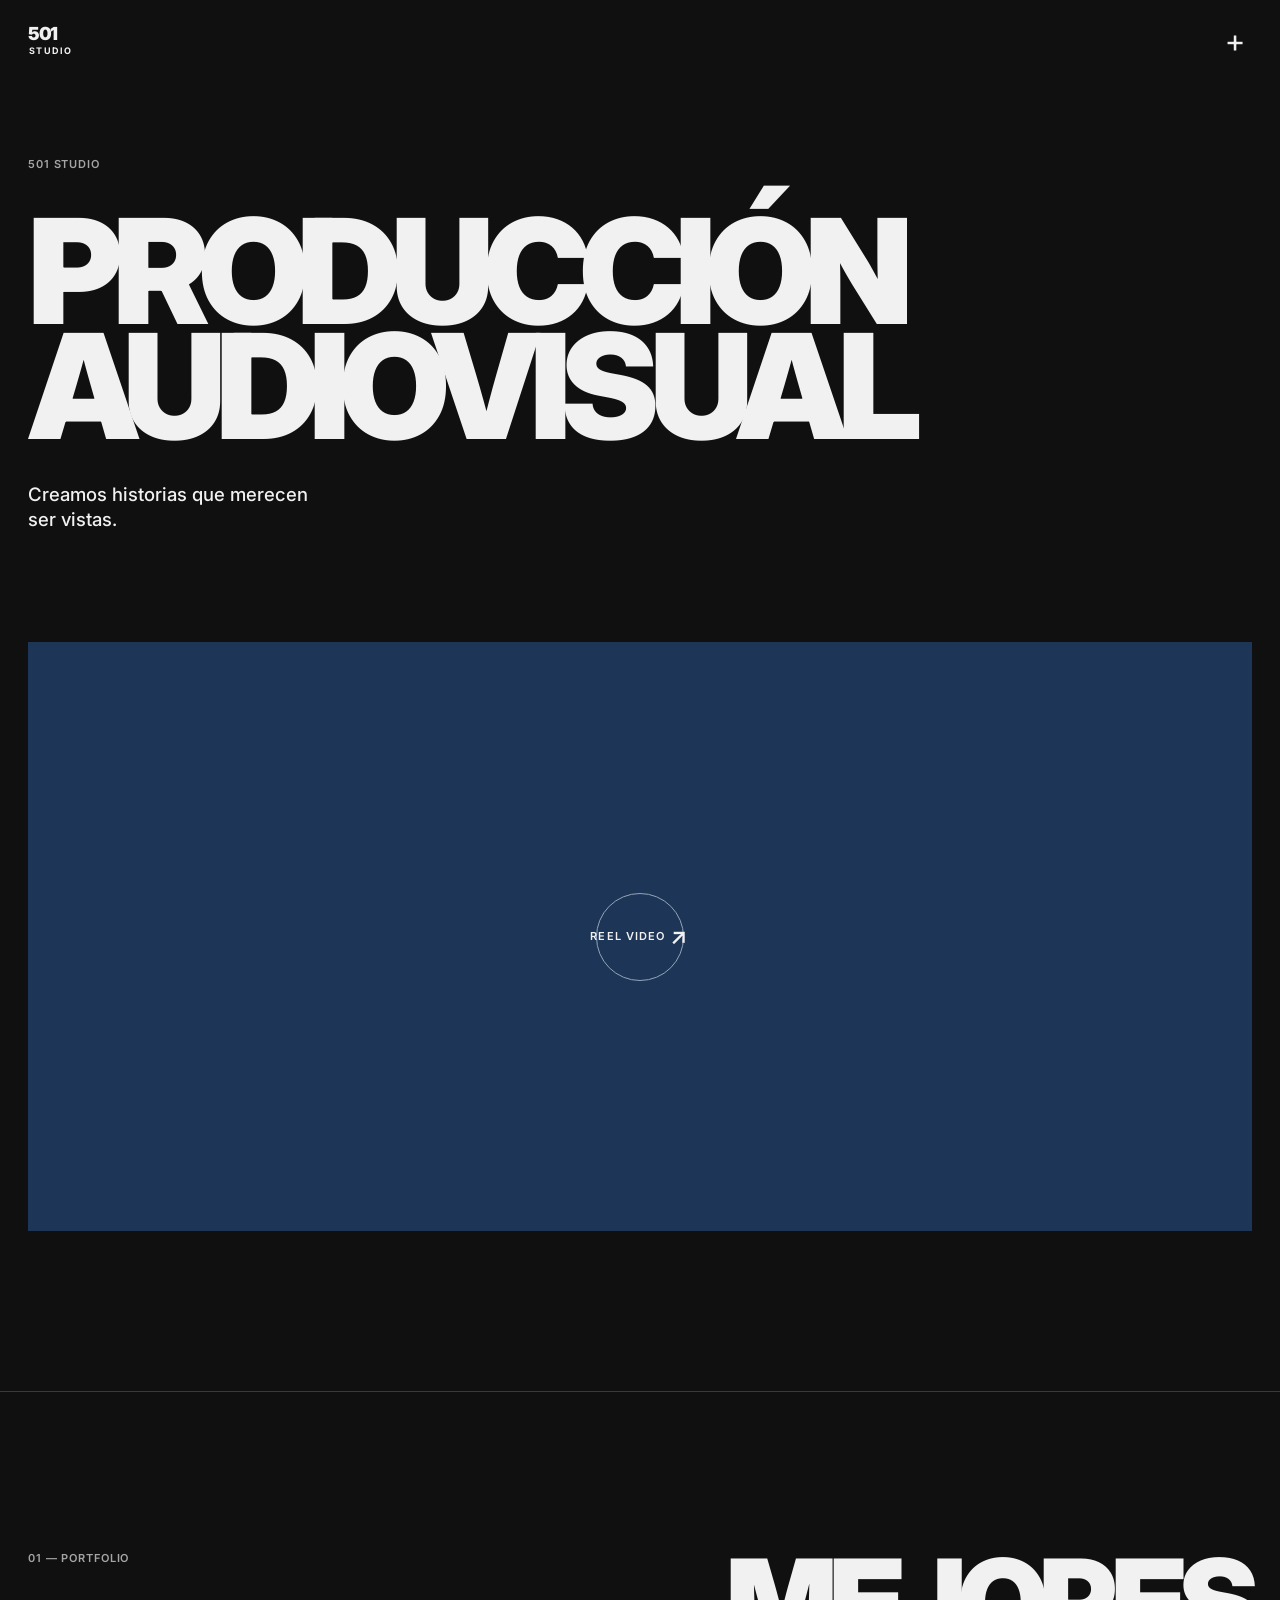
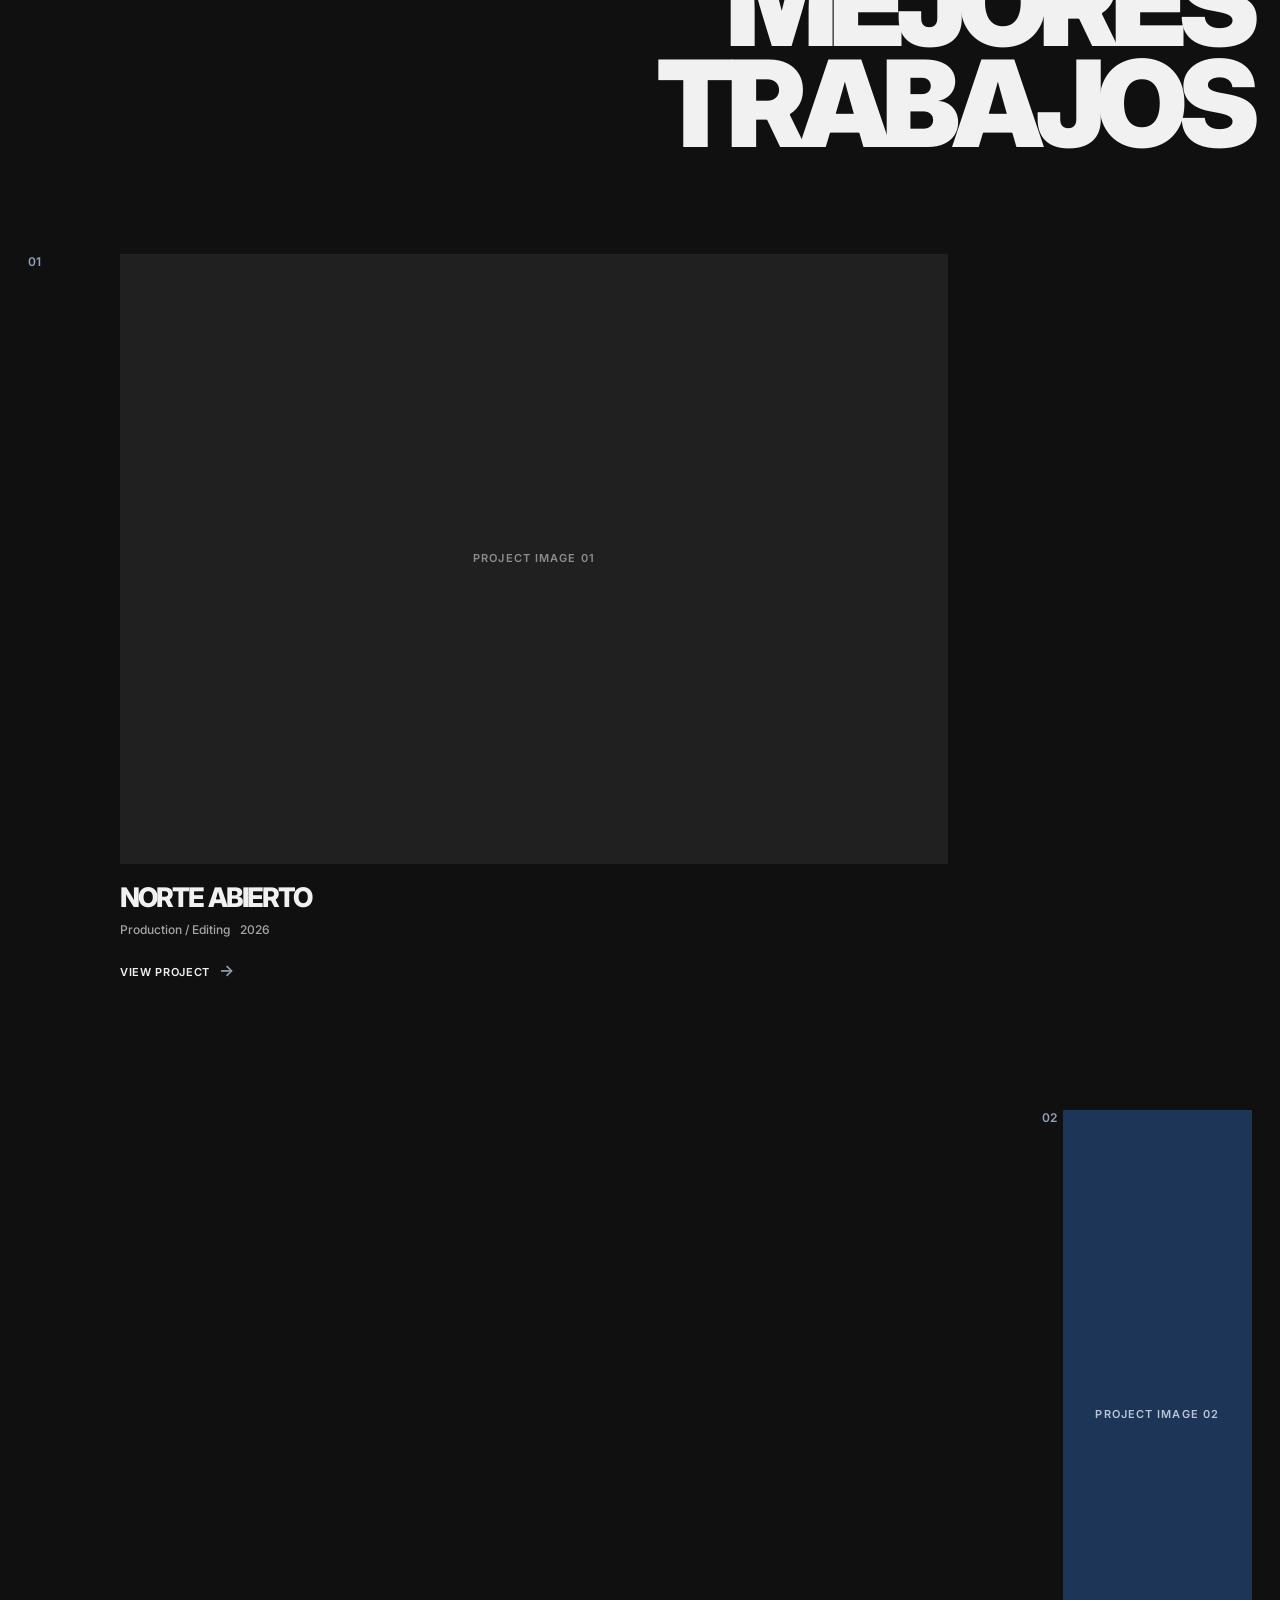
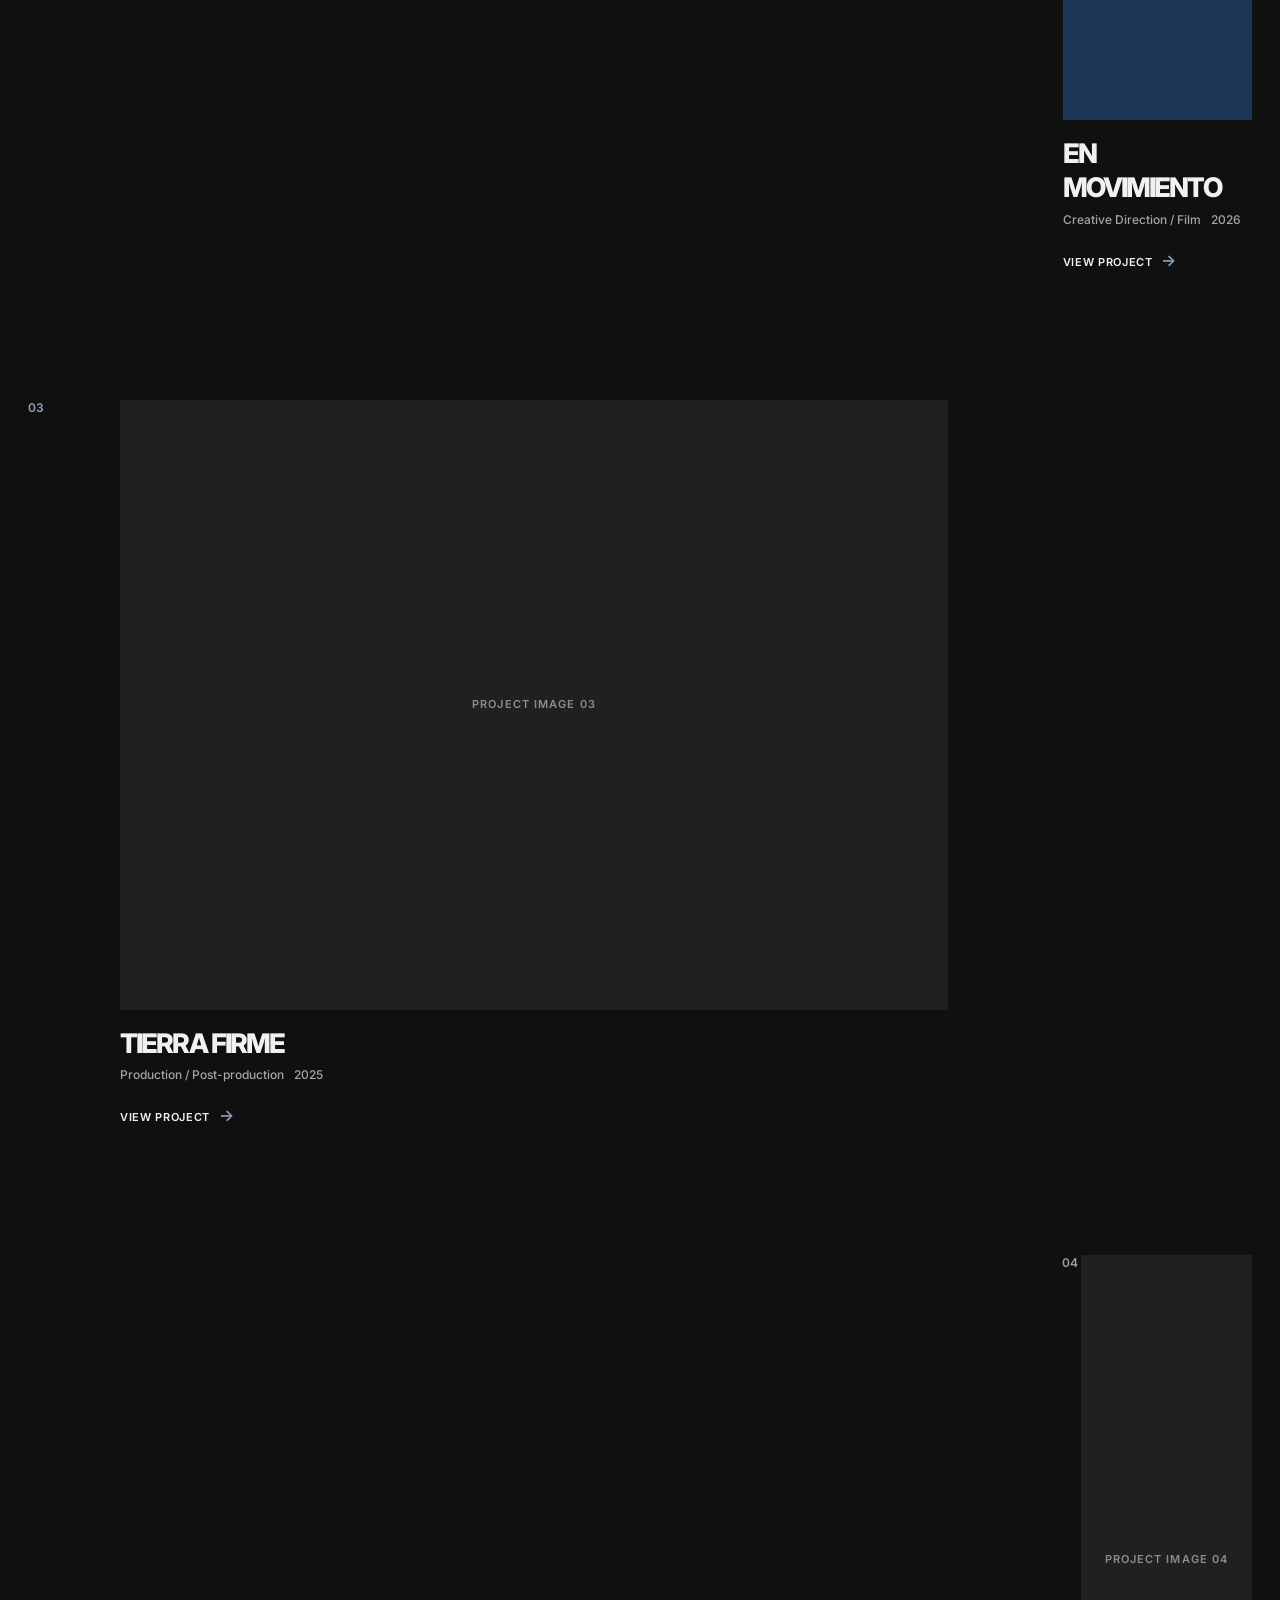
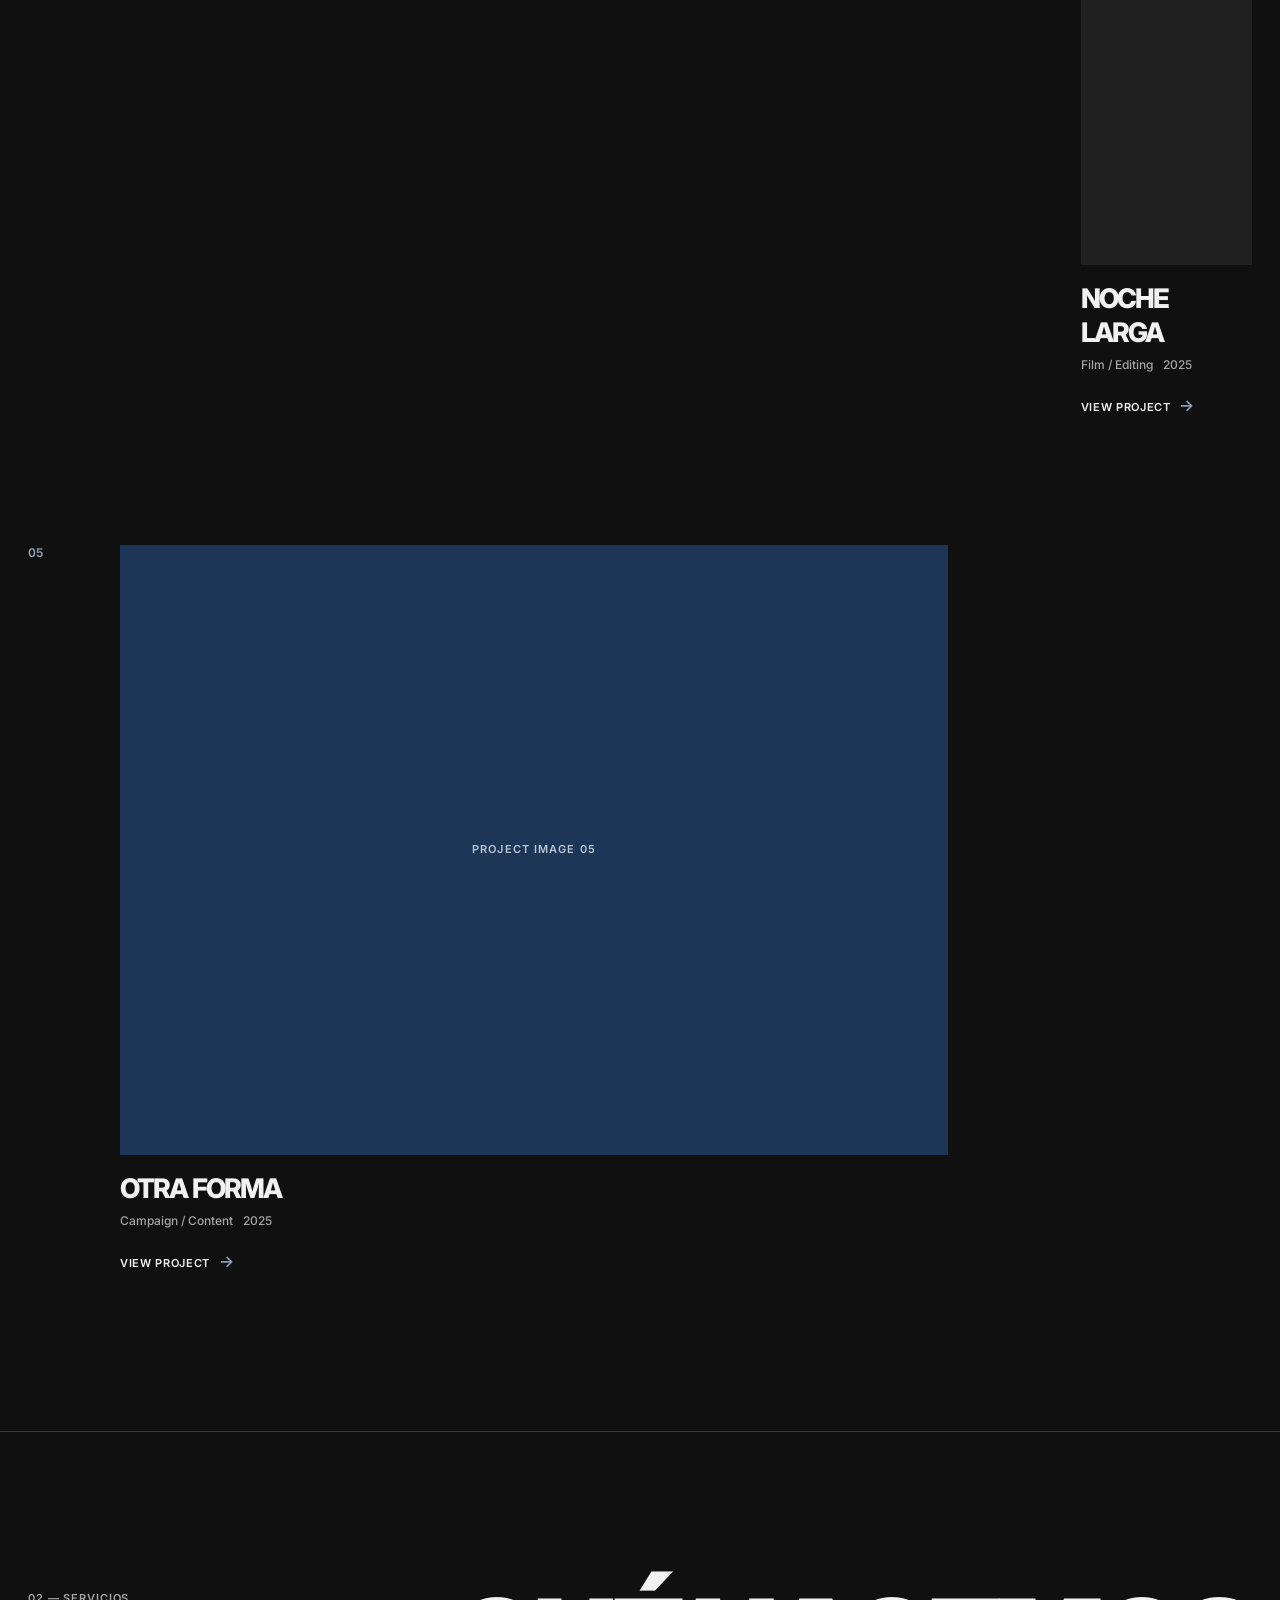
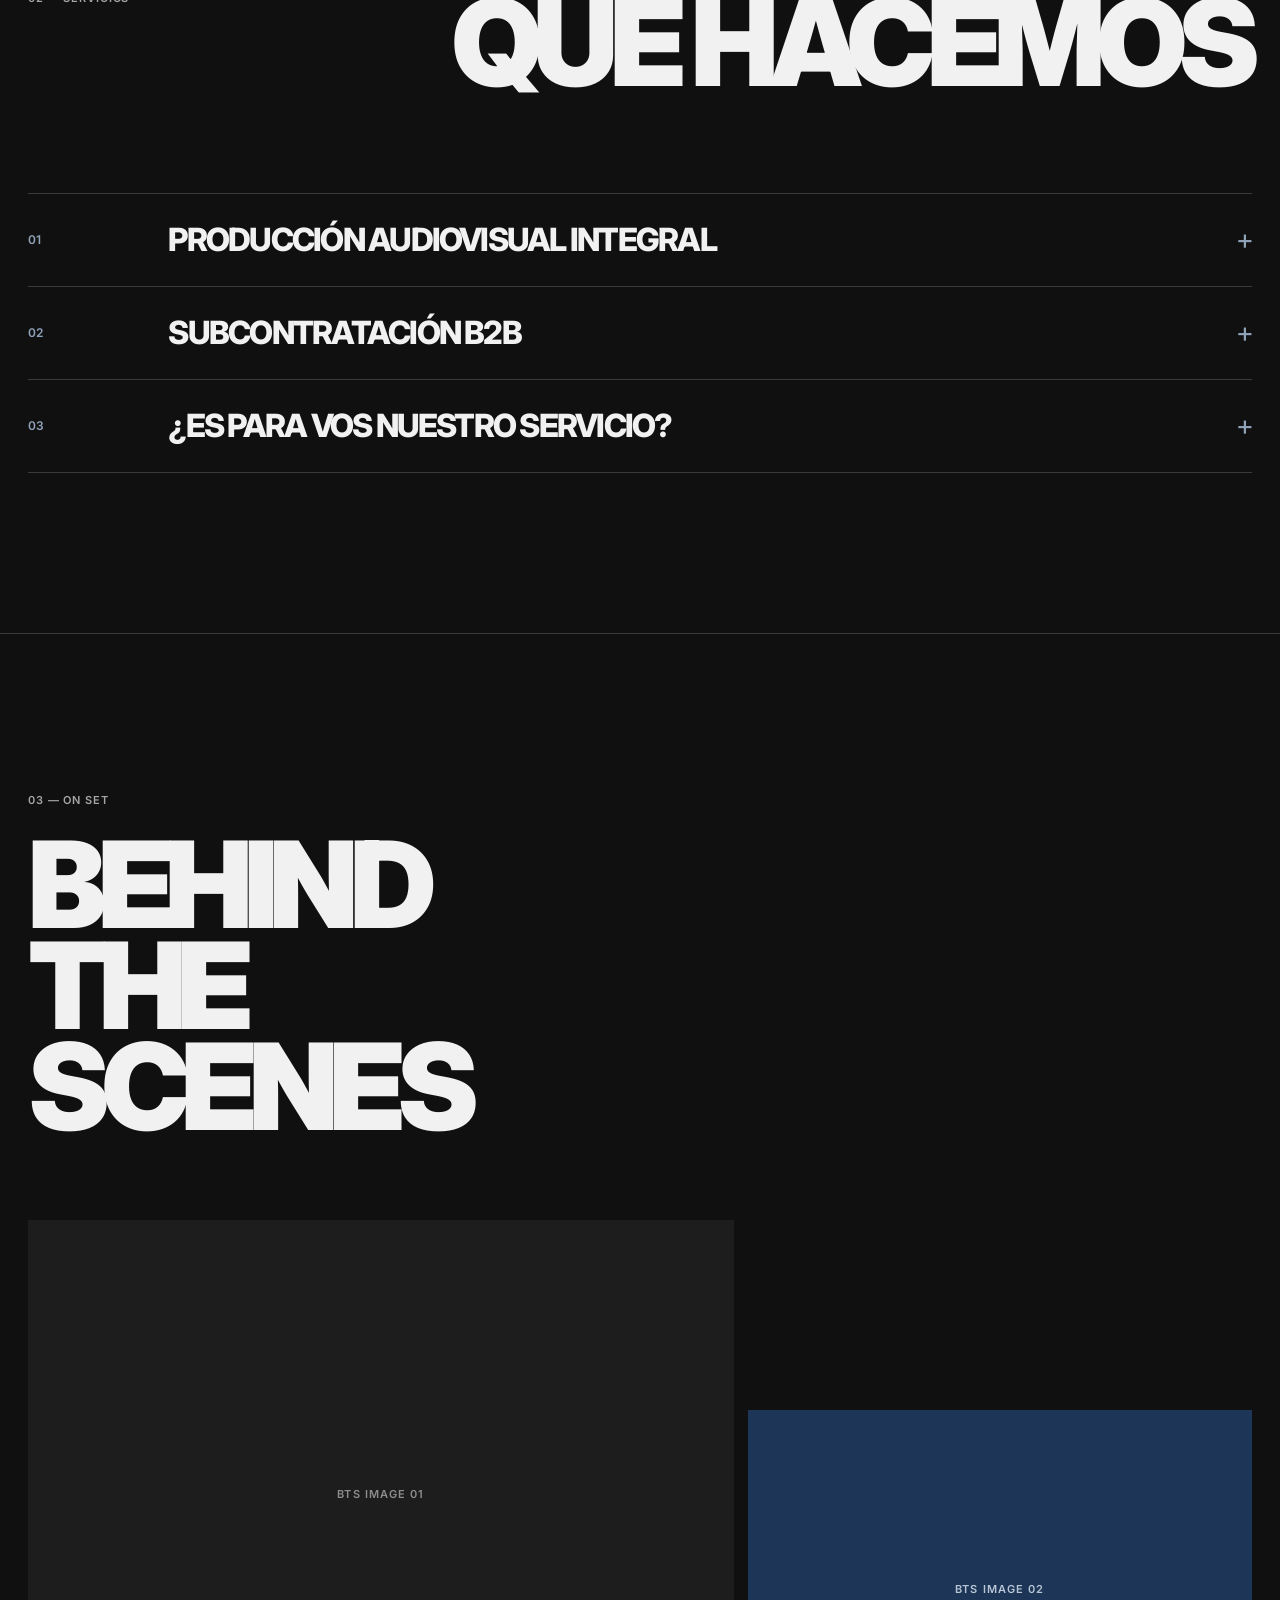
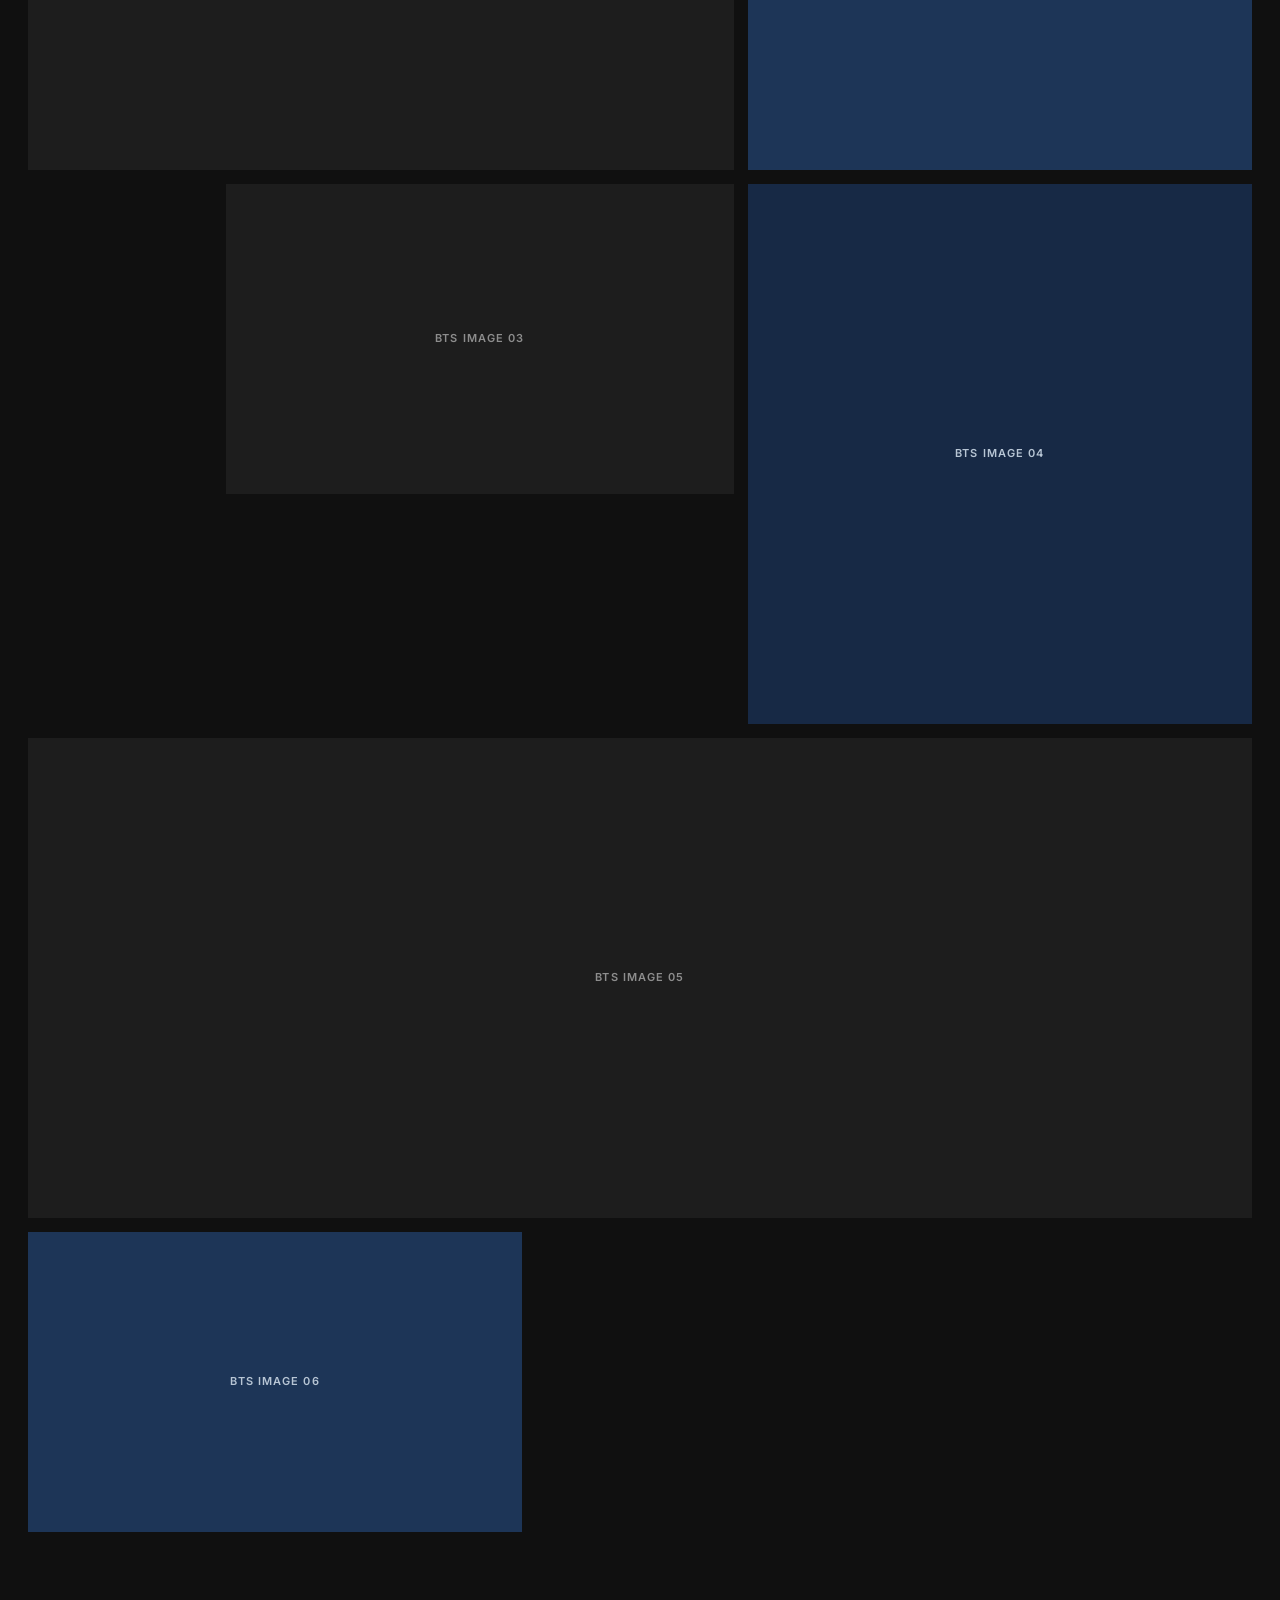
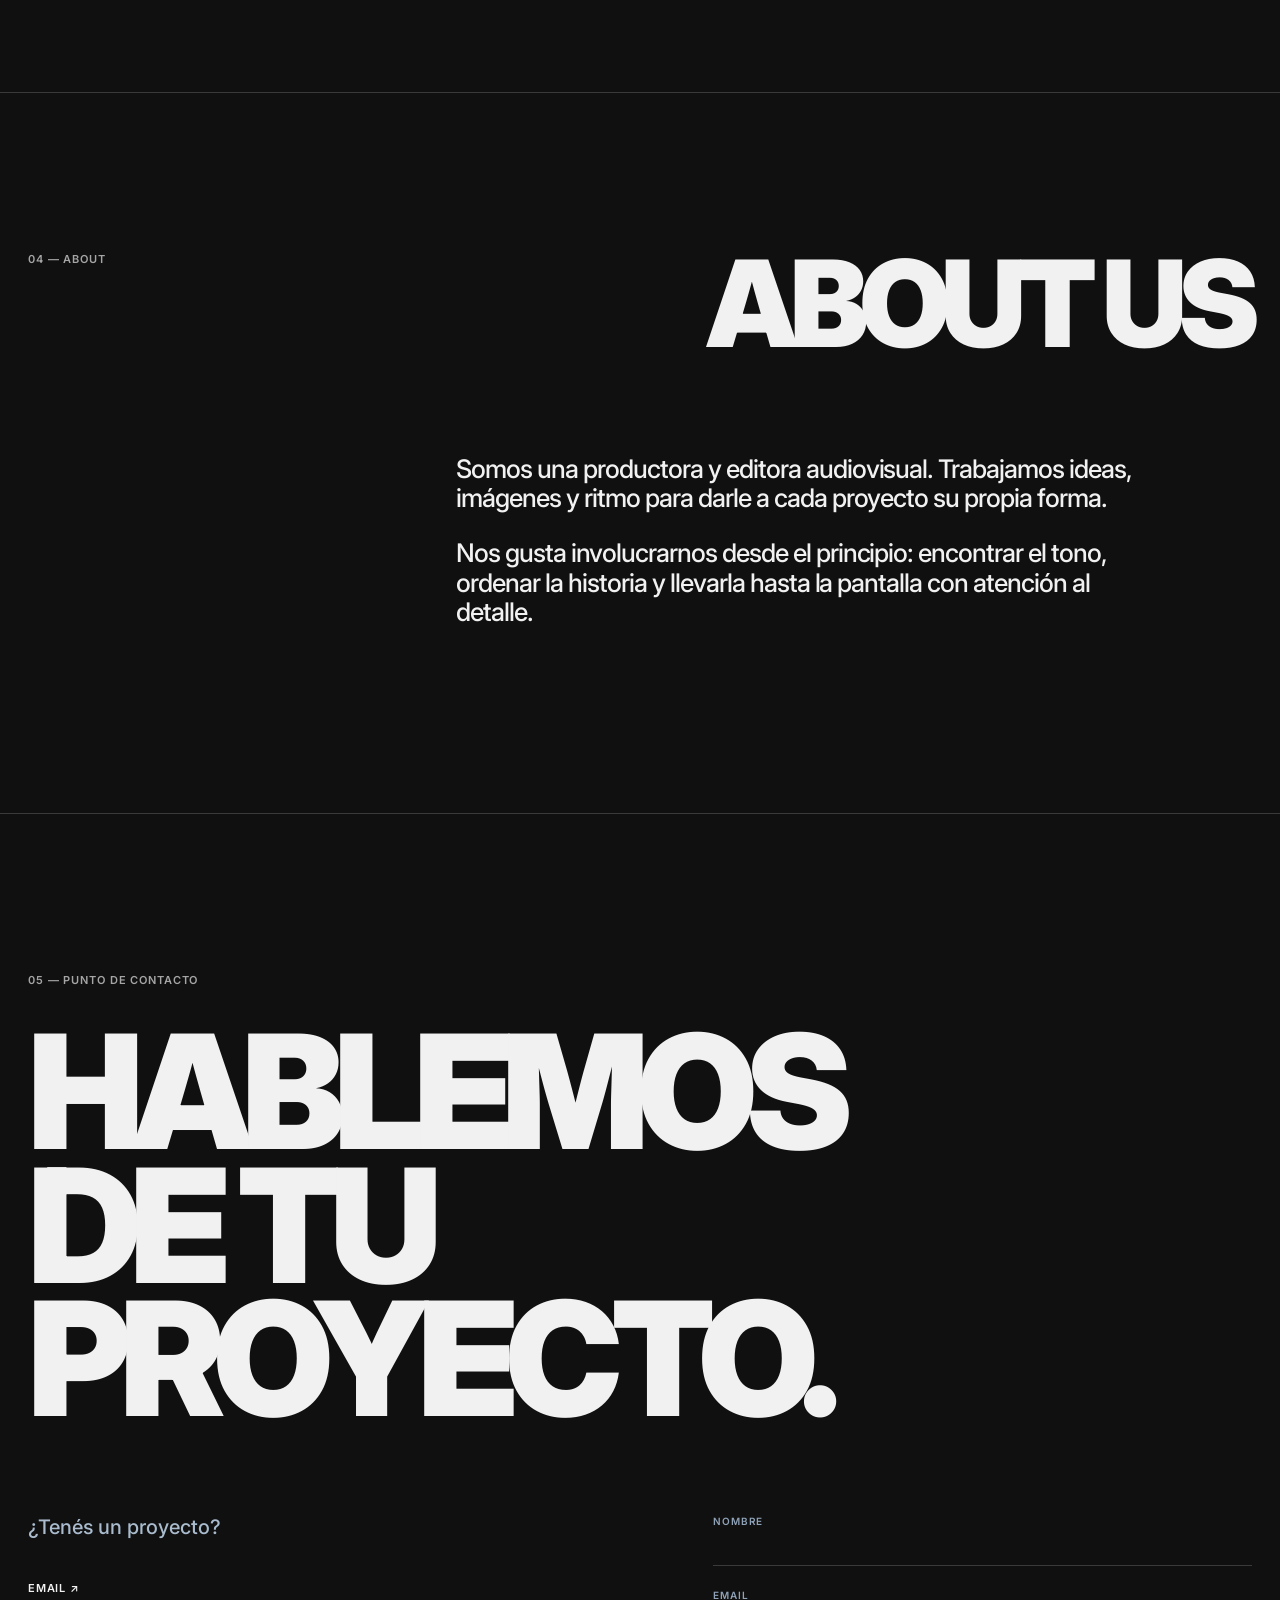
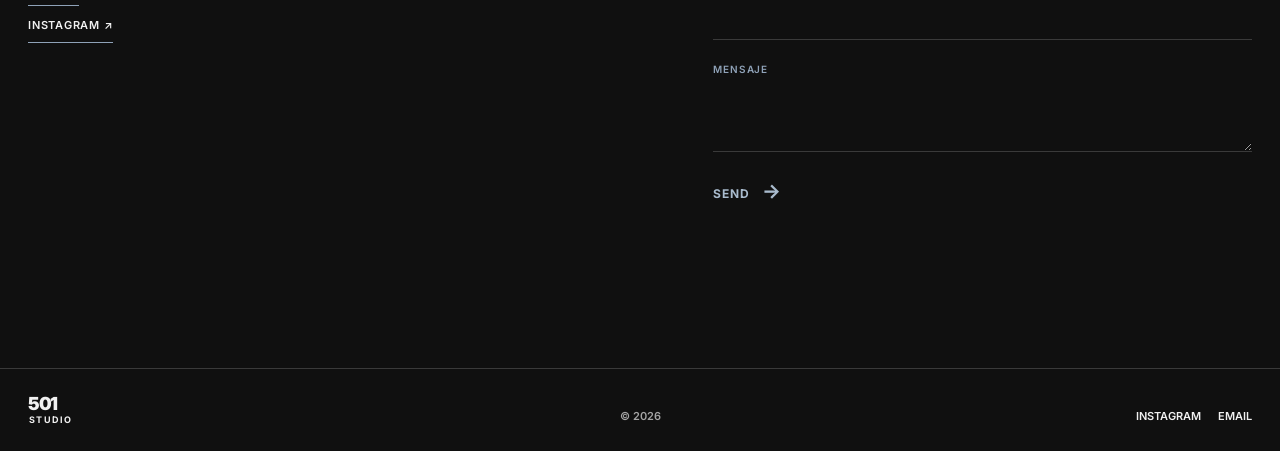
==== portfolio/index.html @ 150abdef "commit inicial" ====
<!doctype html>
<html lang="es">
<head>
  <meta charset="utf-8">
  <meta name="viewport" content="width=device-width, initial-scale=1">
  <meta name="description" content="Productora y editora audiovisual.">
  <title>501 Studio — Producción audiovisual</title>
  <link rel="preconnect" href="https://fonts.googleapis.com">
  <link rel="preconnect" href="https://fonts.gstatic.com" crossorigin>
  <link href="https://fonts.googleapis.com/css2?family=Inter:wght@400;500;600;700;800;900&display=swap" rel="stylesheet">
  <link rel="stylesheet" href="css/styles.css">
</head>
<body>
  <header class="site-header">
    <a class="logo" href="#top" aria-label="501 Studio, inicio">501<span>STUDIO</span></a>
    <button class="menu-toggle" aria-label="Abrir menú" aria-expanded="false" aria-controls="site-menu"><span>+</span></button>
  </header>

  <nav class="fullscreen-menu" id="site-menu" aria-label="Navegación principal" aria-hidden="true">
    <div class="menu-inner">
      <div class="menu-label">NAVEGACIÓN</div>
      <div class="menu-links">
        <a href="#work">PORTFOLIO</a><a href="#services">QUÉ HACEMOS</a><a href="#bts">BEHIND THE SCENES</a><a href="#about">ABOUT</a><a href="#contact">CONTACTO</a>
      </div>
      <div class="menu-social"><a href="#" target="_blank" rel="noreferrer">INSTAGRAM ↗</a><a href="mailto:hola@501studio.com">EMAIL ↗</a></div>
    </div>
  </nav>

  <main id="top">
    <section class="hero section-pad">
      <p class="eyebrow reveal">501 STUDIO</p>
      <h1 class="reveal">PRODUCCIÓN<br>AUDIOVISUAL</h1>
      <p class="hero-copy reveal">Creamos historias que merecen<br>ser vistas.</p>
      <!-- Reemplazar este bloque por un iframe de Vimeo o YouTube cuando esté disponible. -->
      <div class="reel-placeholder reveal" aria-label="Espacio reservado para reel de video"><span>REEL VIDEO</span><span class="play-mark">↗</span></div>
    </section>

    <section class="work section-pad" id="work">
      <div class="section-heading reveal"><p class="eyebrow">01 — PORTFOLIO</p><h2>MEJORES<br>TRABAJOS</h2></div>
      <!-- Mantener aquí los 4 o 5 mejores trabajos. Se editan en js/main.js. -->
      <div class="projects" id="projects"></div>
    </section>

    <section class="services section-pad" id="services">
      <div class="section-heading reveal"><p class="eyebrow">02 — SERVICIOS</p><h2>QUÉ HACEMOS</h2></div>
      <div class="accordion reveal">
        <article class="accordion-item"><button class="accordion-trigger" aria-expanded="false"><span class="service-number">01</span><span>PRODUCCIÓN AUDIOVISUAL INTEGRAL</span><b>+</b></button><div class="accordion-panel"><div><h3>PRODUCCIÓN AUDIOVISUAL INTEGRAL</h3><p>Desarrollo de texto.</p></div></div></article>
        <article class="accordion-item"><button class="accordion-trigger" aria-expanded="false"><span class="service-number">02</span><span>SUBCONTRATACIÓN B2B</span><b>+</b></button><div class="accordion-panel"><div><h3>SUBCONTRATACIÓN B2B</h3><p>Edición o producción para otras productoras.</p><p>Desarrollo de texto.</p></div></div></article>
        <article class="accordion-item"><button class="accordion-trigger" aria-expanded="false"><span class="service-number">03</span><span>¿ES PARA VOS NUESTRO SERVICIO?</span><b>+</b></button><div class="accordion-panel"><div><h3>¿ES PARA VOS NUESTRO SERVICIO?</h3><p>Desarrollo de texto.</p></div></div></article>
      </div>
    </section>

    <section class="bts section-pad" id="bts">
      <div class="bts-heading reveal"><p class="eyebrow">03 — ON SET</p><h2>BEHIND<br>THE<br>SCENES</h2></div>
      <!-- Sustituir los bloques por imágenes locales dentro de assets/images. -->
      <div class="bts-gallery reveal">
        <div class="bts-image bts-1">BTS IMAGE 01</div><div class="bts-image bts-2">BTS IMAGE 02</div><div class="bts-image bts-3">BTS IMAGE 03</div><div class="bts-image bts-4">BTS IMAGE 04</div><div class="bts-image bts-5">BTS IMAGE 05</div><div class="bts-image bts-6">BTS IMAGE 06</div>
      </div>
    </section>

    <section class="about section-pad" id="about">
      <div class="section-heading reveal"><p class="eyebrow">04 — ABOUT</p><h2>ABOUT US</h2></div>
      <div class="about-copy reveal"><p>Somos una productora y editora audiovisual. Trabajamos ideas, imágenes y ritmo para darle a cada proyecto su propia forma.</p><p>Nos gusta involucrarnos desde el principio: encontrar el tono, ordenar la historia y llevarla hasta la pantalla con atención al detalle.</p></div>
    </section>

    <section class="contact section-pad" id="contact">
      <p class="eyebrow reveal">05 — PUNTO DE CONTACTO</p><h2 class="reveal">HABLEMOS<br>DE TU<br>PROYECTO.</h2>
      <div class="contact-grid reveal"><div><p class="contact-intro">¿Tenés un proyecto?</p><a class="contact-link" href="mailto:hola@501studio.com">EMAIL ↗</a><a class="contact-link" href="#" target="_blank" rel="noreferrer">INSTAGRAM ↗</a></div>
        <form action="" method="POST"><label>NOMBRE<input type="text" name="name" required></label><label>EMAIL<input type="email" name="email" required></label><label>MENSAJE<textarea name="message" rows="4" required></textarea></label><button type="submit">SEND <span>→</span></button></form>
      </div>
    </section>
  </main>
  <footer class="site-footer"><a class="logo" href="#top">501<span>STUDIO</span></a><span>© 2026</span><div><a href="#">INSTAGRAM</a><a href="mailto:hola@501studio.com">EMAIL</a></div></footer>
  <script src="js/main.js"></script>
</body>
</html>
---- portfolio/css/styles.css ----
/* RESET */
* {
    box-sizing: border-box;
}

html {
    scroll-behavior: smooth;
}

body,
h1,
h2,
h3,
p,
ul {
    margin: 0;
}

ul {
    padding: 0;
}

button,
input,
textarea {
    font: inherit;
}

/* GLOBAL */
:root {
    --bg: #101010;
    --text: #f1f1f1;
    --muted: #a5a5a5;
    --blue: #1d3557;
    --line: #3a3a3a;
}

body {
    background: var(--bg);
    color: var(--text);
    font-family: Inter, Arial, sans-serif;
    font-weight: 400;
    line-height: 1.25;
    overflow-x: hidden;
}

body.menu-open {
    overflow: hidden;
}

a {
    color: inherit;
    text-decoration: none;
}

.section-pad {
    padding: 160px max(28px, calc((100vw - 1360px) / 2));
}

.eyebrow {
    color: var(--muted);
    font-size: 11px;
    font-weight: 600;
    letter-spacing: .08em;
}

h1,
h2,
h3 {
    letter-spacing: -.07em;
}

h2 {
    font-size: clamp(52px, 9.4vw, 150px);
    font-weight: 900;
    line-height: .84;
}

.section-heading {
    display: flex;
    align-items: flex-start;
    justify-content: space-between;
    gap: 30px;
    margin-bottom: 100px;
}

.section-heading h2 {
    text-align: right;
}

.reveal {
    opacity: 0;
    transform: translateY(18px);
    transition: opacity .65s ease, transform .65s ease;
}

.reveal.is-visible {
    opacity: 1;
    transform: translateY(0);
}

/* HEADER */
.site-header {
    align-items: center;
    display: flex;
    justify-content: space-between;
    left: 0;
    padding: 23px max(28px, calc((100vw - 1360px) / 2));
    position: absolute;
    top: 0;
    width: 100%;
    z-index: 10;
}

.logo {
    font-size: 18px;
    font-weight: 900;
    letter-spacing: -.08em;
    line-height: .8;
}

.logo span {
    display: block;
    font-size: 9px;
    font-weight: 700;
    letter-spacing: .14em;
    margin-left: 1px;
    margin-top: 5px;
}

.menu-toggle {
    background: none;
    border: 0;
    color: var(--text);
    cursor: pointer;
    font-size: 32px;
    height: 35px;
    line-height: 1;
    padding: 0;
    position: relative;
    width: 35px;
    z-index: 12;
}

.menu-toggle span {
    display: block;
    transition: transform .35s ease;
}

.menu-toggle.is-open span {
    transform: rotate(45deg);
}

/* MENU */
.fullscreen-menu {
    background: var(--bg);
    display: grid;
    inset: 0;
    opacity: 0;
    padding: 100px max(28px, calc((100vw - 1360px) / 2)) 35px;
    pointer-events: none;
    position: fixed;
    transition: opacity .4s ease;
    visibility: hidden;
    z-index: 9;
}

.fullscreen-menu.is-open {
    opacity: 1;
    pointer-events: auto;
    visibility: visible;
}

.menu-inner {
    display: grid;
    grid-template-columns: 18% 1fr;
    grid-template-rows: 1fr auto;
}

.menu-label,
.menu-social {
    color: var(--muted);
    font-size: 11px;
    font-weight: 600;
    letter-spacing: .08em;
}

.menu-links {
    display: flex;
    flex-direction: column;
    justify-content: center;
}

.menu-links a {
    font-size: clamp(44px, 7vw, 100px);
    font-weight: 900;
    letter-spacing: -.08em;
    line-height: .94;
    width: fit-content;
}

.menu-links a:hover {
    color: var(--blue);
}

.menu-social {
    display: flex;
    gap: 23px;
    grid-column: 2;
}

.menu-social a:hover,
.site-footer a:hover {
    color: var(--blue);
}

/* HERO */
.hero {
    min-height: 100vh;
    padding-top: 158px;
}

.hero h1 {
    font-size: clamp(60px, 11.4vw, 174px);
    font-weight: 900;
    line-height: .79;
    margin: 42px 0 38px;
}

.hero-copy {
    font-size: clamp(16px, 1.45vw, 21px);
    font-weight: 500;
    line-height: 1.35;
}

.reel-placeholder {
    align-items: center;
    background: var(--blue);
    display: flex;
    height: min(46vw, 630px);
    justify-content: center;
    margin-top: 110px;
    position: relative;
}

.reel-placeholder:before {
    border: 1px solid #93a5ba;
    border-radius: 50%;
    content: '';
    height: 86px;
    position: absolute;
    width: 86px;
}

.reel-placeholder span {
    font-size: 11px;
    font-weight: 600;
    letter-spacing: .1em;
    position: relative;
}

.reel-placeholder .play-mark {
    font-size: 23px;
    margin-left: 5px;
}

/* WORK */
.work {
    border-top: 1px solid var(--line);
}

.projects {
    display: grid;
    gap: 130px;
}

.project {
    display: grid;
    grid-template-columns: 10% 1fr;
    max-width: 920px;
}

.project:nth-child(even) {
    justify-self: end;
}

.project-number {
    color: #8fa2b8;
    font-size: 12px;
    font-weight: 600;
}

.project-visual {
    align-items: center;
    background: #202020;
    display: flex;
    height: clamp(260px, 48vw, 610px);
    justify-content: center;
    overflow: hidden;
}

.project:nth-child(2) .project-visual,
.project:nth-child(5) .project-visual {
    background: var(--blue);
}

.project-visual span {
    color: #8d8d8d;
    font-size: 11px;
    font-weight: 600;
    letter-spacing: .1em;
}

.project:nth-child(2) .project-visual span,
.project:nth-child(5) .project-visual span {
    color: #b7c5d4;
}

.project-visual img {
    height: 100%;
    object-fit: cover;
    transition: transform .45s ease;
    width: 100%;
}

.project-visual:hover img {
    transform: scale(1.025);
}

.project-info {
    grid-column: 2;
    margin-top: 17px;
}

.project-info h3 {
    font-size: 27px;
    font-weight: 800;
}

.project-info p {
    color: var(--muted);
    display: inline-block;
    font-size: 12px;
    font-weight: 500;
    margin-right: 10px;
    margin-top: 7px;
}

.project-info a {
    display: block;
    font-size: 11px;
    font-weight: 600;
    letter-spacing: .06em;
    margin-top: 22px;
    width: fit-content;
}

.project-info a span {
    color: #8fa2b8;
    font-size: 16px;
    margin-left: 5px;
    transition: margin .2s ease;
}

.project-info a:hover span {
    margin-left: 10px;
}

/* SERVICES */
.services {
    border-top: 1px solid var(--line);
}

.accordion {
    border-top: 1px solid var(--line);
}

.accordion-item {
    border-bottom: 1px solid var(--line);
}

.accordion-trigger {
    align-items: center;
    background: transparent;
    border: 0;
    color: var(--text);
    cursor: pointer;
    display: grid;
    font-size: clamp(19px, 2.5vw, 37px);
    font-weight: 800;
    gap: 18px;
    grid-template-columns: 10% 1fr auto;
    letter-spacing: -.055em;
    padding: 26px 0;
    text-align: left;
    transition: color .25s ease;
    width: 100%;
}

.service-number {
    color: #8fa2b8;
    font-size: 12px;
    font-weight: 600;
    letter-spacing: 0;
}

.accordion-trigger b {
    color: #8fa2b8;
    font-size: 28px;
    font-weight: 400;
    transition: transform .3s ease;
}

.accordion-trigger:hover,
.accordion-item.is-open .accordion-trigger {
    color: #a9bbcd;
}

.accordion-item.is-open .accordion-trigger b {
    transform: rotate(45deg);
}

.accordion-panel {
    display: grid;
    grid-template-rows: 0fr;
    transition: grid-template-rows .35s ease;
}

.accordion-panel>div {
    min-height: 0;
    overflow: hidden;
    padding-left: 10%;
}

.accordion-item.is-open .accordion-panel {
    grid-template-rows: 1fr;
}

.accordion-panel h3 {
    color: #a9bbcd;
    font-size: 15px;
    font-weight: 700;
    letter-spacing: -.03em;
    margin: 5px 0 14px;
}

.accordion-panel p {
    max-width: 550px;
    padding-bottom: 16px;
}

.accordion-panel ul {
    columns: 2;
    list-style: none;
    max-width: 540px;
    padding-bottom: 30px;
}

.accordion-panel li {
    font-size: 14px;
    padding: 3px 0;
}

.accordion-panel li:before {
    color: #8fa2b8;
    content: '— ';
}

/* BTS */
.bts {
    border-top: 1px solid var(--line);
}

.bts-heading {
    margin-bottom: 82px;
}

.bts-heading h2 {
    margin-top: 27px;
}

.bts-gallery {
    display: grid;
    gap: 14px;
    grid-template-columns: 1.4fr 1fr;
}

.bts-image {
    align-items: center;
    background: #1d1d1d;
    color: #8d8d8d;
    display: flex;
    font-size: 11px;
    font-weight: 600;
    justify-content: center;
    letter-spacing: .1em;
    min-height: 240px;
    overflow: hidden;
    transition: transform .4s ease;
}

.bts-image:hover {
    transform: scale(1.012);
}

.bts-1 {
    height: 550px;
}

.bts-2 {
    align-self: end;
    background: var(--blue);
    color: #b7c5d4;
    height: 360px;
}

.bts-3 {
    height: 310px;
    justify-self: end;
    width: 72%;
}

.bts-4 {
    background: #172945;
    color: #b7c5d4;
    height: 540px;
}

.bts-5 {
    grid-column: 1 / 3;
    height: 480px;
}

.bts-6 {
    background: var(--blue);
    color: #b7c5d4;
    height: 300px;
    width: 70%;
}

/* ABOUT */
.about {
    border-top: 1px solid var(--line);
}

.about-copy {
    margin-left: 35%;
    max-width: 690px;
}

.about-copy p {
    font-size: clamp(20px, 2vw, 30px);
    font-weight: 500;
    letter-spacing: -.04em;
    line-height: 1.15;
    margin-bottom: 26px;
}

.about-copy .about-place {
    color: var(--muted);
    font-size: 11px;
    font-weight: 600;
    letter-spacing: .08em;
    margin-top: 70px;
}

/* CONTACT */
.contact {
    border-top: 1px solid var(--line);
}

.contact h2 {
    font-size: clamp(65px, 12.4vw, 188px);
    margin: 38px 0 90px;
}

.contact-grid {
    display: grid;
    gap: 12%;
    grid-template-columns: 1fr 1fr;
}

.contact-intro {
    color: #a9bbcd;
    font-size: 20px;
    font-weight: 500;
    margin-bottom: 42px;
}

.contact-link {
    border-bottom: 1px solid #8fa2b8;
    display: block;
    font-size: 11px;
    font-weight: 600;
    letter-spacing: .07em;
    margin-bottom: 13px;
    padding-bottom: 9px;
    width: fit-content;
}

.contact form {
    display: flex;
    flex-direction: column;
}

.contact label {
    color: #8fa2b8;
    font-size: 10px;
    font-weight: 600;
    letter-spacing: .08em;
}

.contact input,
.contact textarea {
    background: transparent;
    border: 0;
    border-bottom: 1px solid var(--line);
    border-radius: 0;
    color: var(--text);
    display: block;
    margin: 8px 0 23px;
    outline: none;
    padding: 6px 0 11px;
    resize: vertical;
    width: 100%;
}

.contact input:focus,
.contact textarea:focus {
    border-color: #8fa2b8;
}

.contact form button {
    align-self: flex-start;
    background: transparent;
    border: 0;
    color: #a9bbcd;
    cursor: pointer;
    font-size: 12px;
    font-weight: 700;
    letter-spacing: .08em;
    padding: 4px 0;
}

.contact form button span {
    font-size: 20px;
    margin-left: 8px;
}

/* FOOTER */
.site-footer {
    align-items: end;
    border-top: 1px solid var(--line);
    display: grid;
    font-size: 11px;
    font-weight: 600;
    grid-template-columns: 1fr 1fr 1fr;
    padding: 28px max(28px, calc((100vw - 1360px) / 2));
}

.site-footer>span {
    color: var(--muted);
    text-align: center;
}

.site-footer div {
    display: flex;
    gap: 17px;
    justify-content: flex-end;
}

/* RESPONSIVE */
@media (max-width: 700px) {
    .section-pad {
        padding: 100px 20px;
    }

    .site-header {
        padding: 20px;
    }

    .menu-inner {
        grid-template-columns: 1fr;
        grid-template-rows: auto 1fr auto;
    }

    .menu-links {
        margin-top: 35px;
    }

    .menu-label {
        grid-row: 1;
    }

    .menu-social {
        grid-column: 1;
        grid-row: 3;
    }

    .hero {
        min-height: auto;
        padding-top: 125px;
    }

    .hero h1 {
        margin: 34px 0 27px;
    }

    .reel-placeholder {
        height: 82vw;
        margin-top: 80px;
    }

    .section-heading {
        display: block;
        margin-bottom: 65px;
    }

    .section-heading h2 {
        margin-top: 25px;
        text-align: left;
    }

    .projects {
        gap: 86px;
    }

    .project,
    .project:nth-child(even) {
        display: block;
        max-width: none;
    }

    .project-number {
        display: block;
        margin-bottom: 13px;
    }

    .project-visual {
        height: 84vw;
    }

    .project-info {
        margin-top: 14px;
    }

    .project-info h3 {
        font-size: 22px;
    }

    .accordion-trigger {
        font-size: 19px;
        grid-template-columns: 28px 1fr auto;
        padding: 22px 0;
    }

    .accordion-panel>div {
        padding-left: 28px;
    }

    .accordion-panel ul {
        columns: 1;
    }

    .bts-heading {
        margin-bottom: 55px;
    }

    .bts-gallery {
        display: flex;
        flex-direction: column;
    }

    .bts-image,
    .bts-1,
    .bts-2,
    .bts-3,
    .bts-4,
    .bts-5,
    .bts-6 {
        height: 65vw;
        min-height: 0;
        width: 100%;
    }

    .about-copy {
        margin-left: 0;
    }

    .about-copy p {
        font-size: 21px;
    }

    .contact h2 {
        margin-bottom: 65px;
    }

    .contact-grid {
        gap: 65px;
        grid-template-columns: 1fr;
    }

    .site-footer {
        align-items: start;
        gap: 25px;
        grid-template-columns: 1fr 1fr;
        padding: 25px 20px;
    }

    .site-footer>span {
        text-align: right;
    }

    .site-footer div {
        grid-column: 1 / 3;
        justify-content: flex-start;
    }
}

@media (prefers-reduced-motion: reduce) {
    html {
        scroll-behavior: auto;
    }

    .reveal {
        opacity: 1;
        transform: none;
        transition: none;
    }

    *,
    *:before,
    *:after {
        transition-duration: .01ms !important;
    }
}
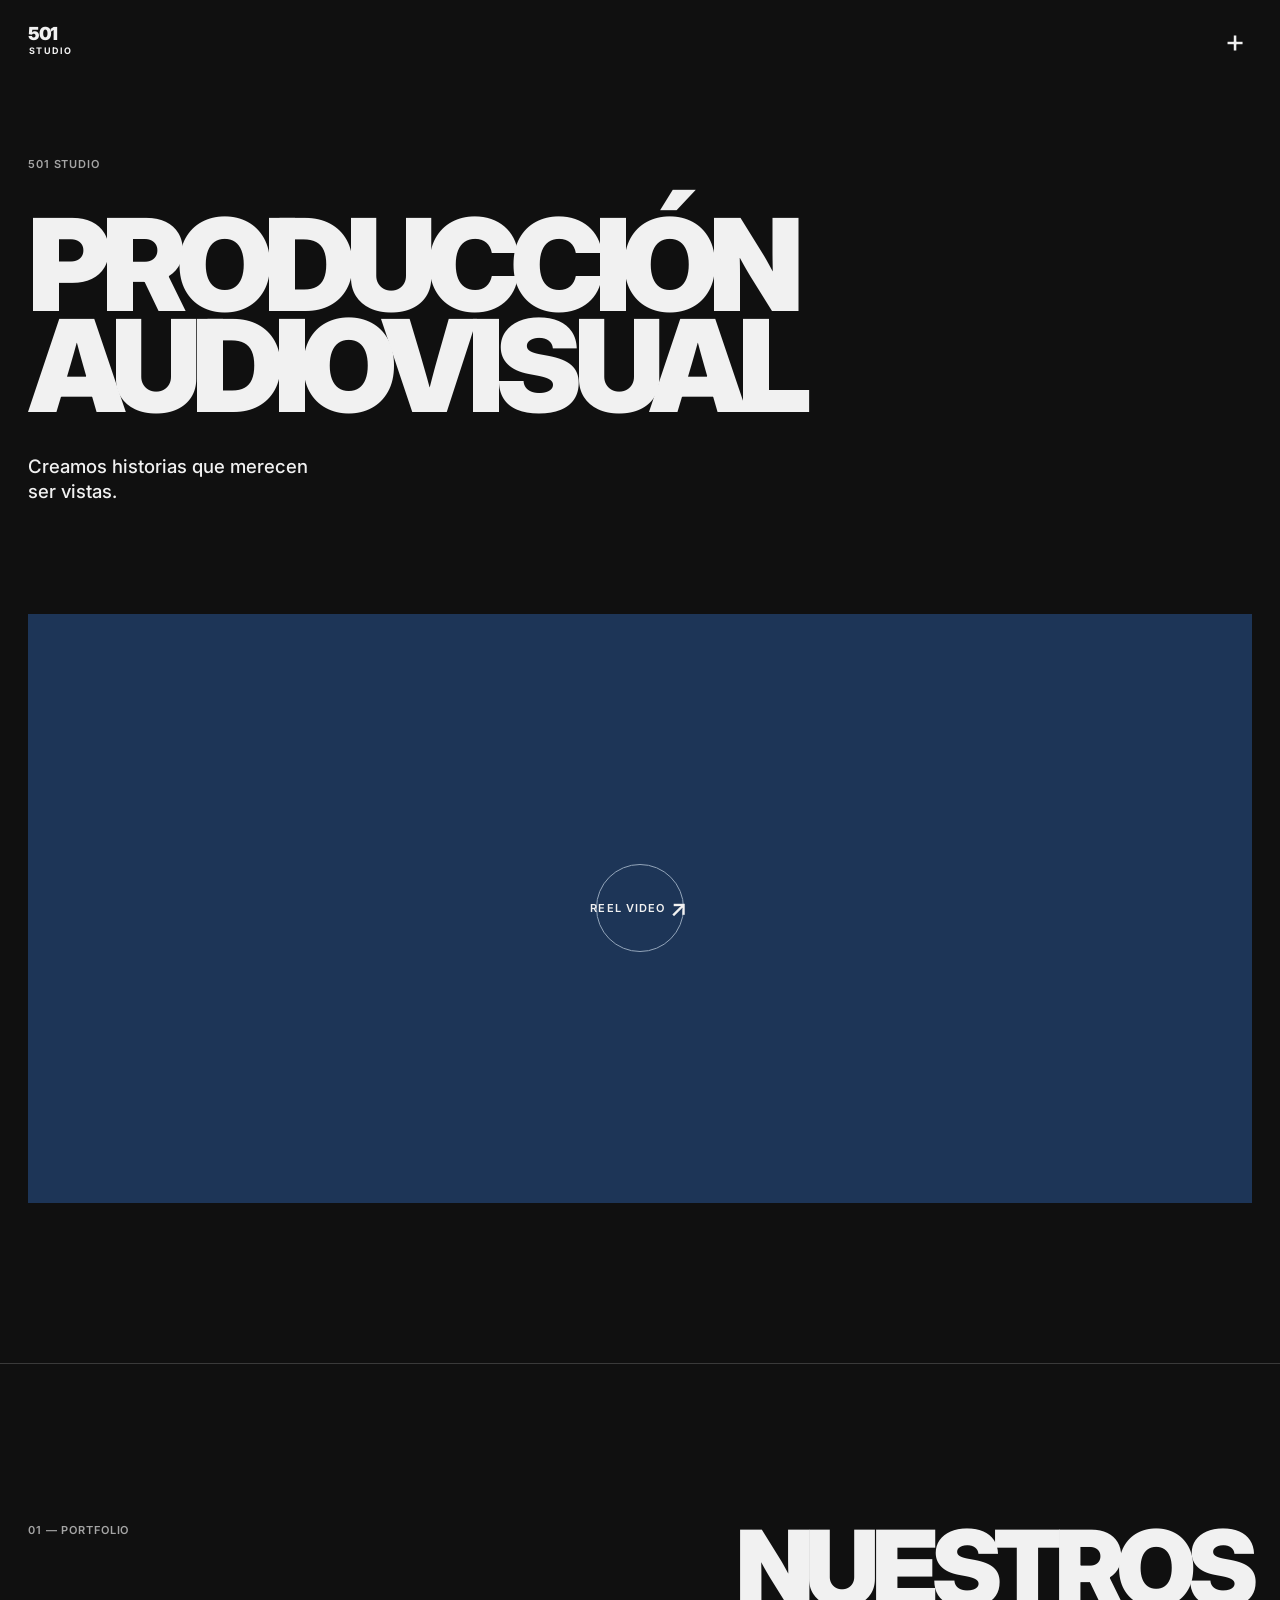
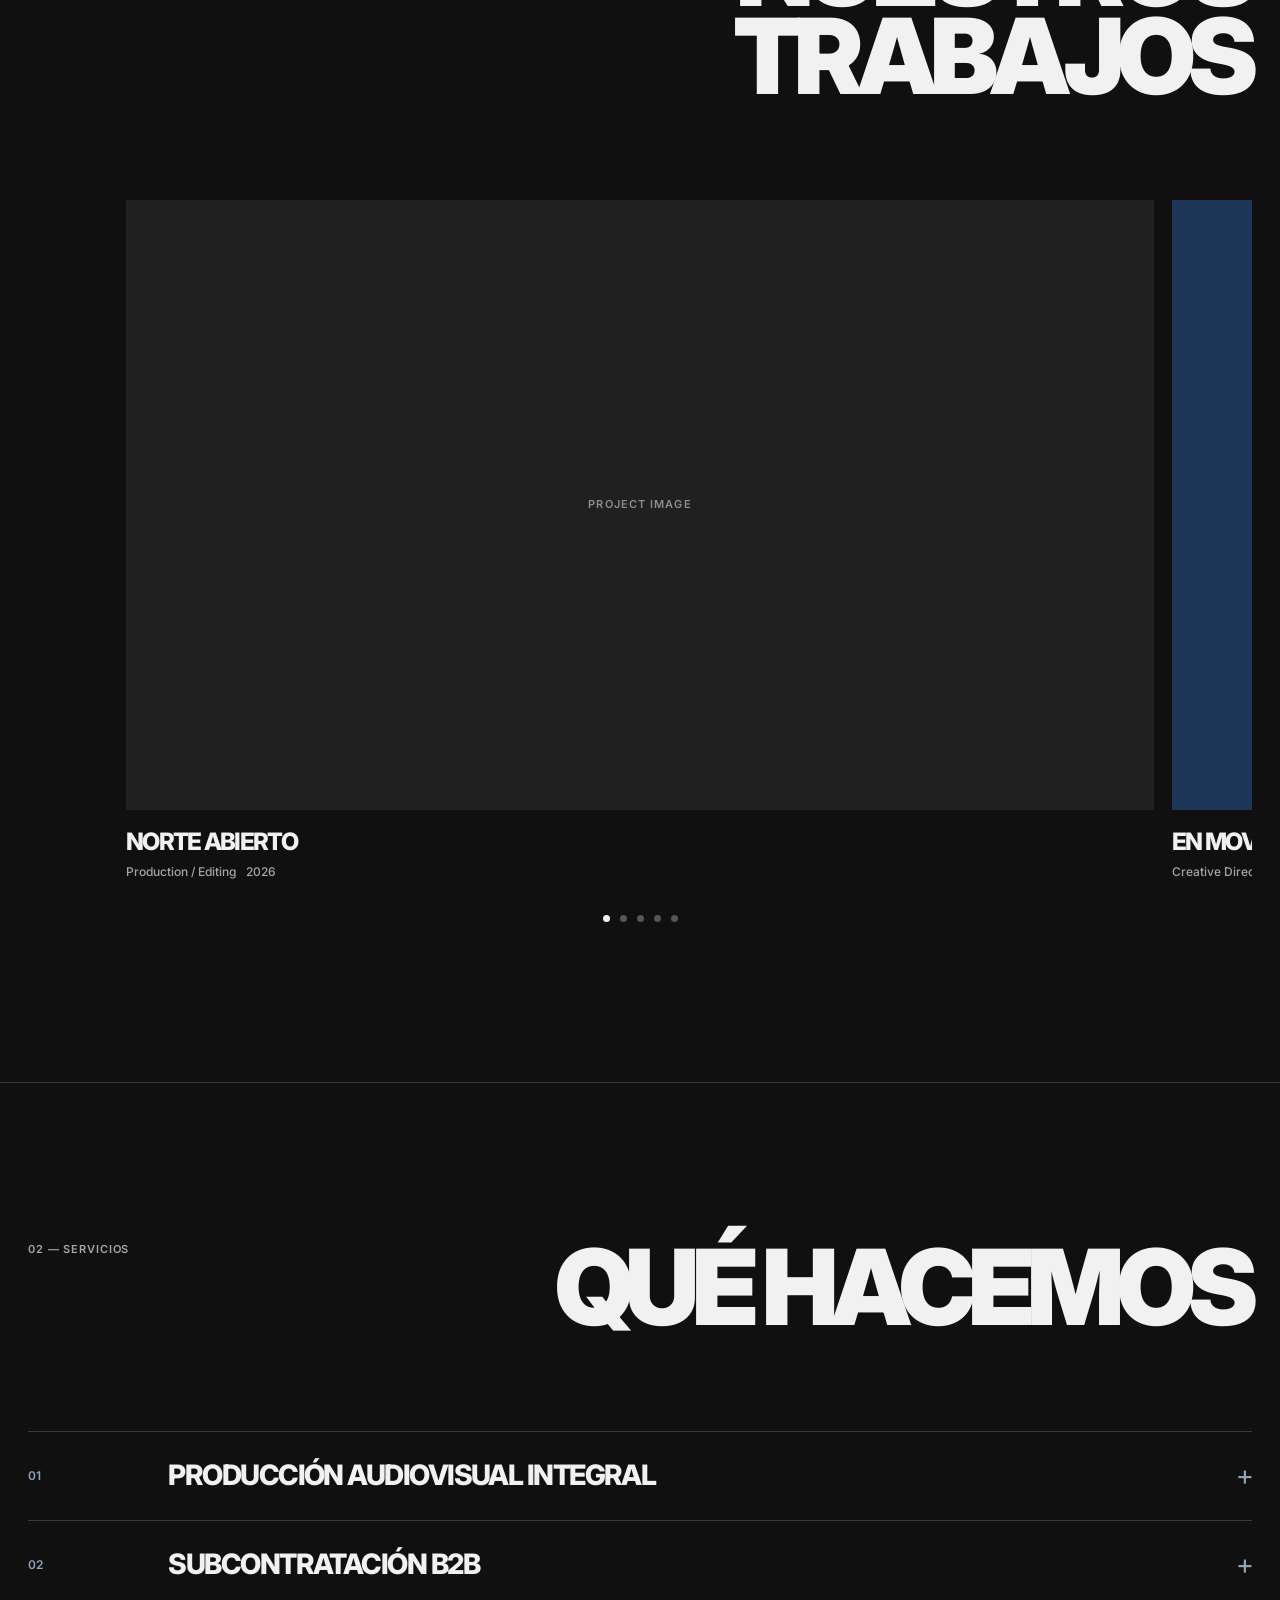
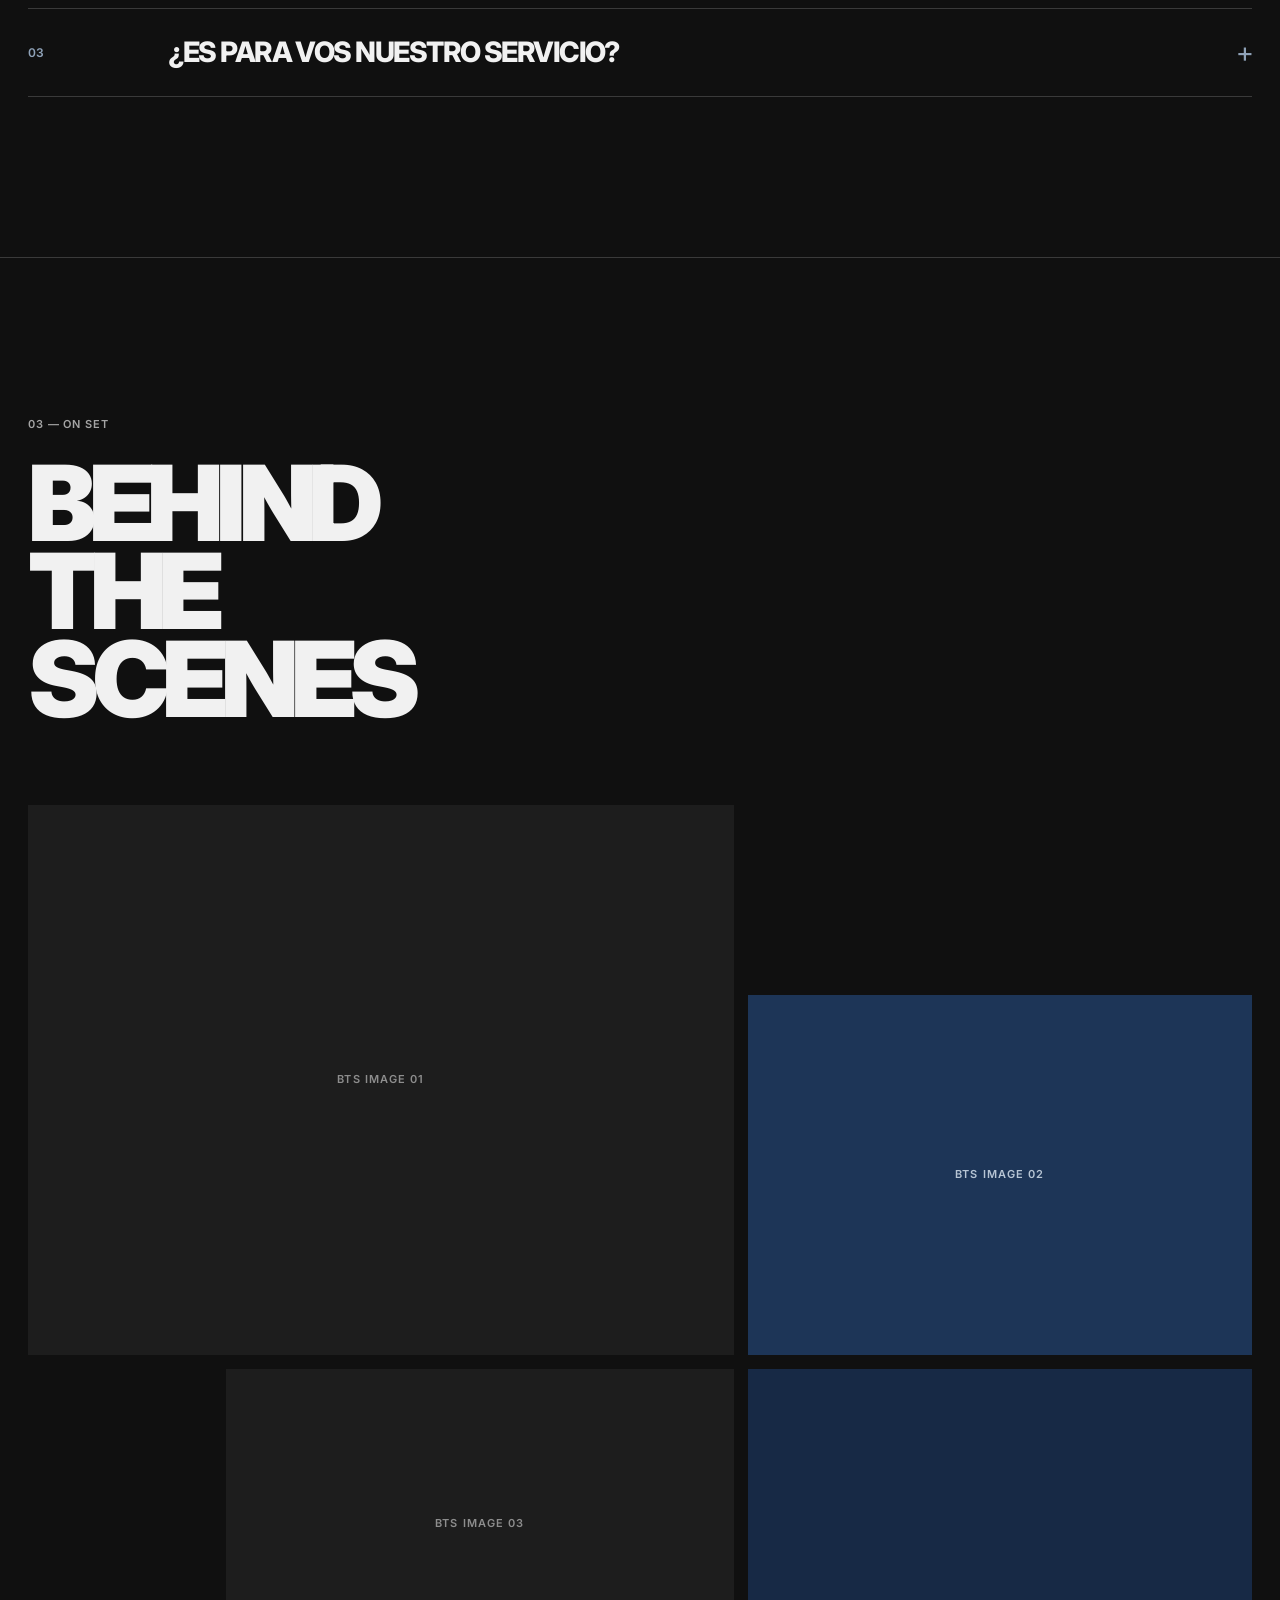
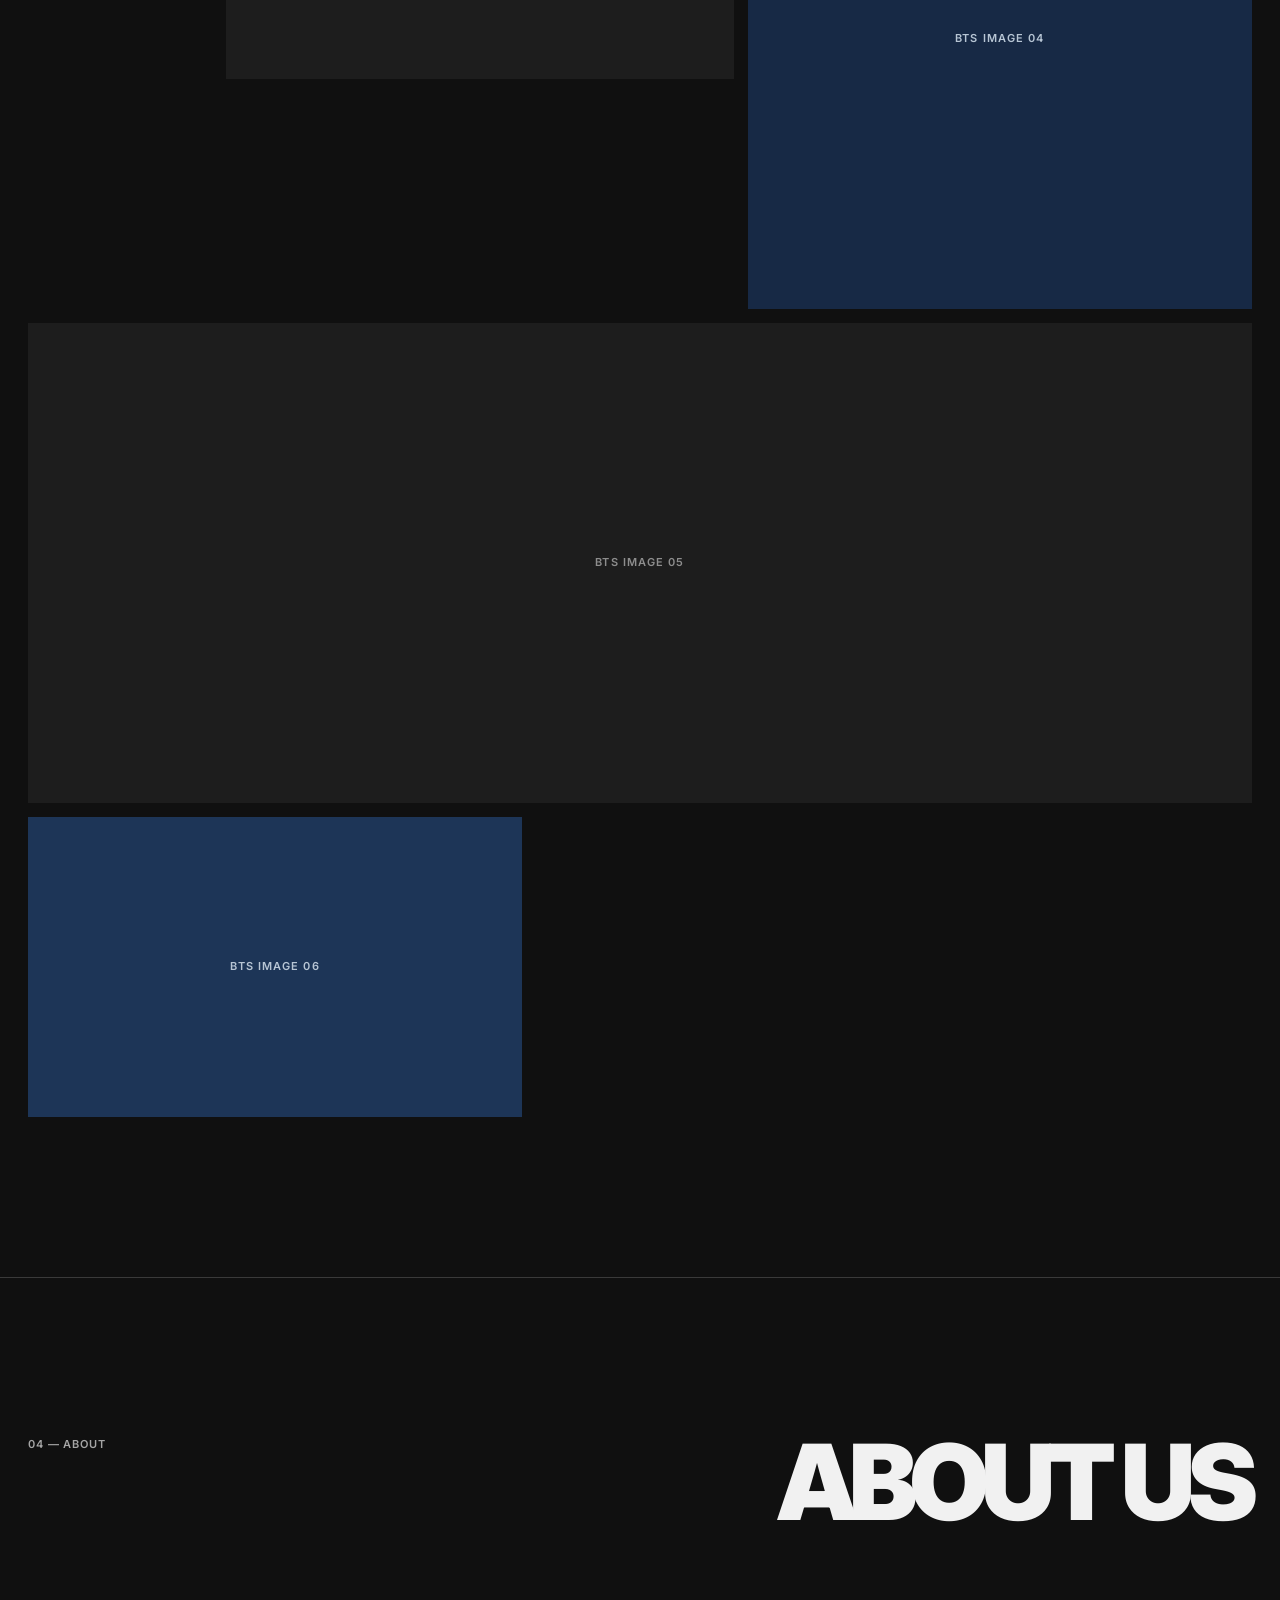
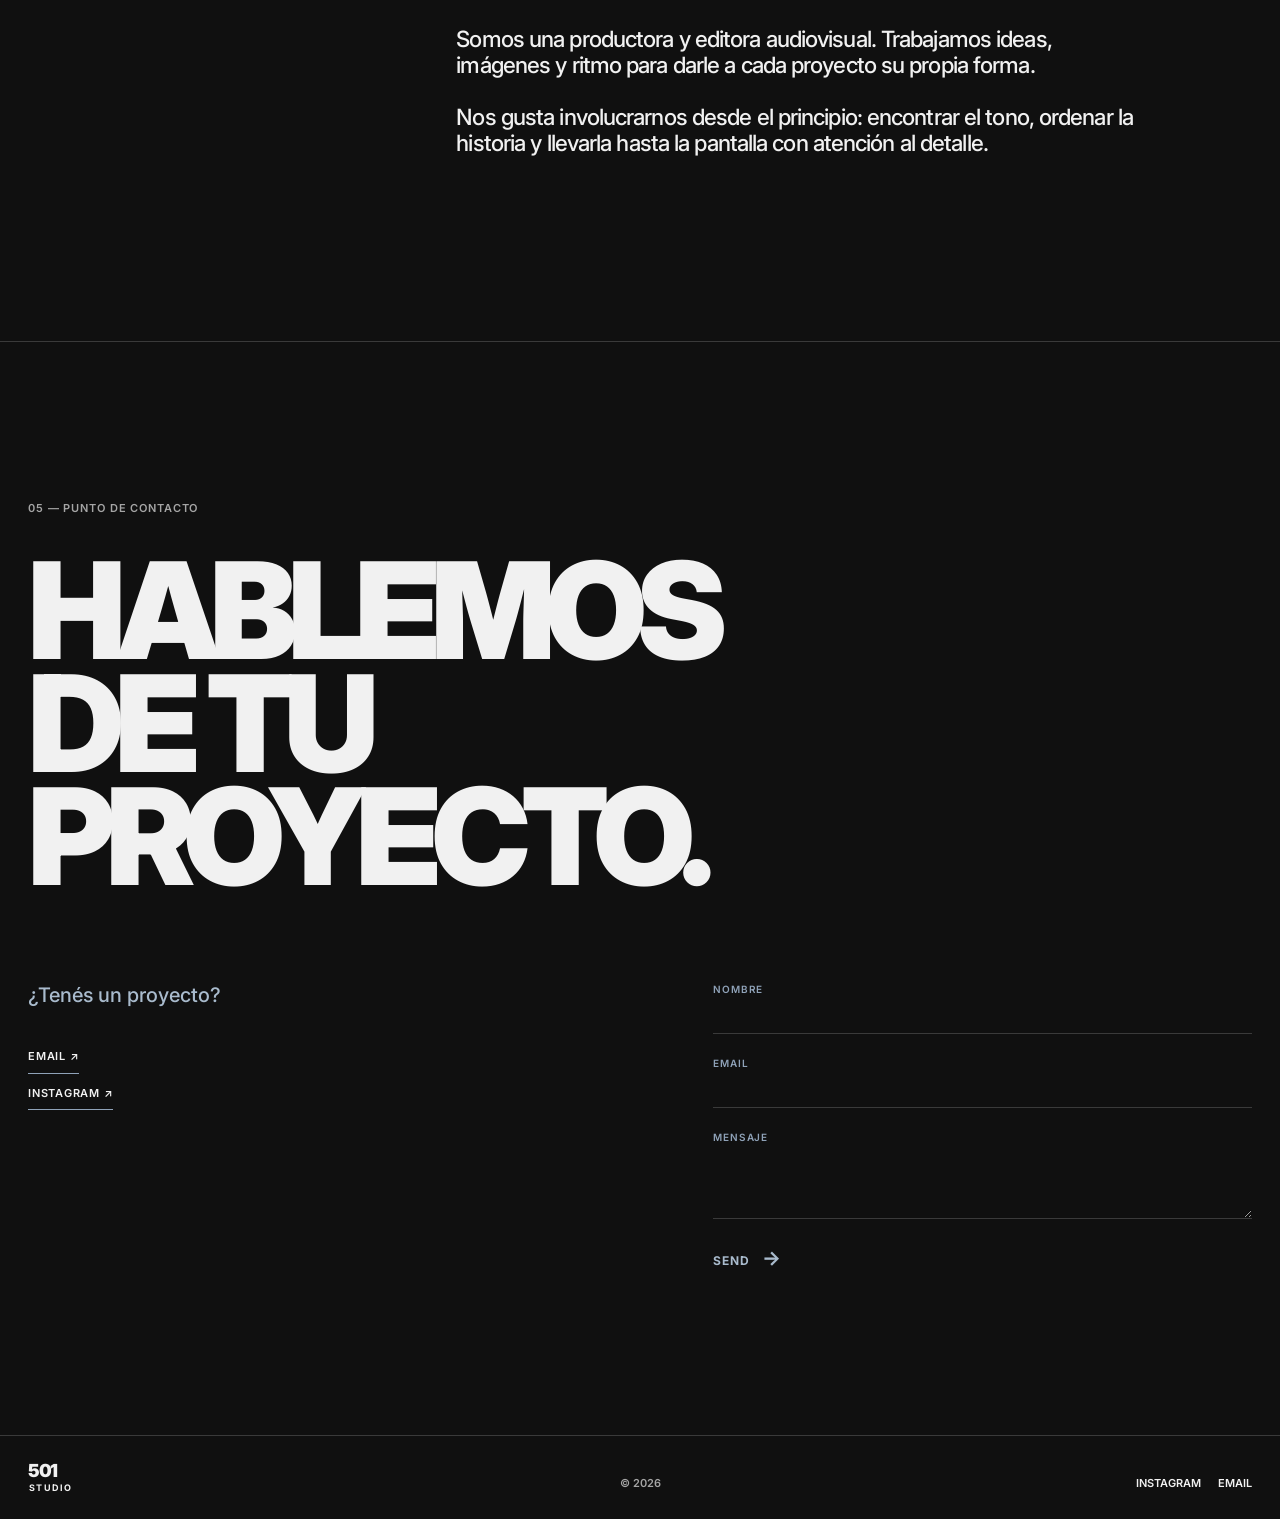
==== commit 844ceb8f: "slider" ====
--- a/portfolio/index.html
+++ b/portfolio/index.html
@@ -36,9 +36,14 @@
     </section>
 
     <section class="work section-pad" id="work">
-      <div class="section-heading reveal"><p class="eyebrow">01 — PORTFOLIO</p><h2>MEJORES<br>TRABAJOS</h2></div>
+      <div class="section-heading reveal"><p class="eyebrow">01 — PORTFOLIO</p><h2>NUESTROS<br>TRABAJOS</h2></div>
       <!-- Mantener aquí los 4 o 5 mejores trabajos. Se editan en js/main.js. -->
-      <div class="projects" id="projects"></div>
+      <div class="work-slider reveal" aria-roledescription="carrusel" aria-label="Portfolio de trabajos">
+        <div class="slider-viewport">
+          <div class="projects" id="projects"></div>
+        </div>
+        <div class="slider-dots" id="project-dots" aria-label="Seleccionar proyecto"></div>
+      </div>
     </section>
 
     <section class="services section-pad" id="services">
--- a/portfolio/css/styles.css
+++ b/portfolio/css/styles.css
@@ -71,7 +71,7 @@
 }
 
 h2 {
-    font-size: clamp(52px, 9.4vw, 150px);
+    font-size: clamp(46px, 8.2vw, 124px);
     font-weight: 900;
     line-height: .84;
 }
@@ -192,7 +192,7 @@
 }
 
 .menu-links a {
-    font-size: clamp(44px, 7vw, 100px);
+    font-size: clamp(40px, 6vw, 84px);
     font-weight: 900;
     letter-spacing: -.08em;
     line-height: .94;
@@ -221,7 +221,7 @@
 }
 
 .hero h1 {
-    font-size: clamp(60px, 11.4vw, 174px);
+    font-size: clamp(52px, 10vw, 150px);
     font-weight: 900;
     line-height: .79;
     margin: 42px 0 38px;
@@ -269,25 +269,26 @@
     border-top: 1px solid var(--line);
 }
 
+.work-slider {
+    overflow: hidden;
+}
+
+.slider-viewport {
+    overflow: hidden;
+}
+
 .projects {
+    display: flex;
+    gap: 18px;
+    padding: 0 8%;
+    transition: transform .55s ease;
+}
+
+.project {
+    cursor: pointer;
+    flex: 0 0 100%;
     display: grid;
-    gap: 130px;
-}
-
-.project {
-    display: grid;
-    grid-template-columns: 10% 1fr;
-    max-width: 920px;
-}
-
-.project:nth-child(even) {
-    justify-self: end;
-}
-
-.project-number {
-    color: #8fa2b8;
-    font-size: 12px;
-    font-weight: 600;
+    grid-template-columns: 1fr;
 }
 
 .project-visual {
@@ -328,12 +329,12 @@
 }
 
 .project-info {
-    grid-column: 2;
+    grid-column: 1;
     margin-top: 17px;
 }
 
 .project-info h3 {
-    font-size: 27px;
+    font-size: 24px;
     font-weight: 800;
 }
 
@@ -346,24 +347,33 @@
     margin-top: 7px;
 }
 
-.project-info a {
-    display: block;
-    font-size: 11px;
-    font-weight: 600;
-    letter-spacing: .06em;
-    margin-top: 22px;
-    width: fit-content;
-}
-
-.project-info a span {
-    color: #8fa2b8;
-    font-size: 16px;
-    margin-left: 5px;
-    transition: margin .2s ease;
-}
-
-.project-info a:hover span {
-    margin-left: 10px;
+.slider-dots {
+    display: flex;
+    gap: 10px;
+    justify-content: center;
+    margin-top: 35px;
+}
+
+.slider-dot {
+    background: #555;
+    border: 0;
+    border-radius: 50%;
+    cursor: pointer;
+    height: 7px;
+    padding: 0;
+    transition: background .25s ease, transform .25s ease;
+    width: 7px;
+}
+
+.slider-dot:hover,
+.slider-dot:focus-visible {
+    background: #8fa2b8;
+    outline: none;
+    transform: scale(1.15);
+}
+
+.slider-dot.is-active {
+    background: #f1f1f1;
 }
 
 /* SERVICES */
@@ -386,7 +396,7 @@
     color: var(--text);
     cursor: pointer;
     display: grid;
-    font-size: clamp(19px, 2.5vw, 37px);
+    font-size: clamp(18px, 2.2vw, 32px);
     font-weight: 800;
     gap: 18px;
     grid-template-columns: 10% 1fr auto;
@@ -549,7 +559,7 @@
 }
 
 .about-copy p {
-    font-size: clamp(20px, 2vw, 30px);
+    font-size: clamp(19px, 1.75vw, 26px);
     font-weight: 500;
     letter-spacing: -.04em;
     line-height: 1.15;
@@ -570,7 +580,7 @@
 }
 
 .contact h2 {
-    font-size: clamp(65px, 12.4vw, 188px);
+    font-size: clamp(56px, 10.5vw, 158px);
     margin: 38px 0 90px;
 }
 
@@ -721,19 +731,15 @@
         text-align: left;
     }
 
-    .projects {
-        gap: 86px;
-    }
-
     .project,
     .project:nth-child(even) {
         display: block;
         max-width: none;
     }
 
-    .project-number {
-        display: block;
-        margin-bottom: 13px;
+    .projects {
+        gap: 12px;
+        padding: 0 8%;
     }
 
     .project-visual {
@@ -745,11 +751,11 @@
     }
 
     .project-info h3 {
-        font-size: 22px;
+        font-size: 20px;
     }
 
     .accordion-trigger {
-        font-size: 19px;
+        font-size: 18px;
         grid-template-columns: 28px 1fr auto;
         padding: 22px 0;
     }
@@ -788,7 +794,7 @@
     }
 
     .about-copy p {
-        font-size: 21px;
+        font-size: 19px;
     }
 
     .contact h2 {
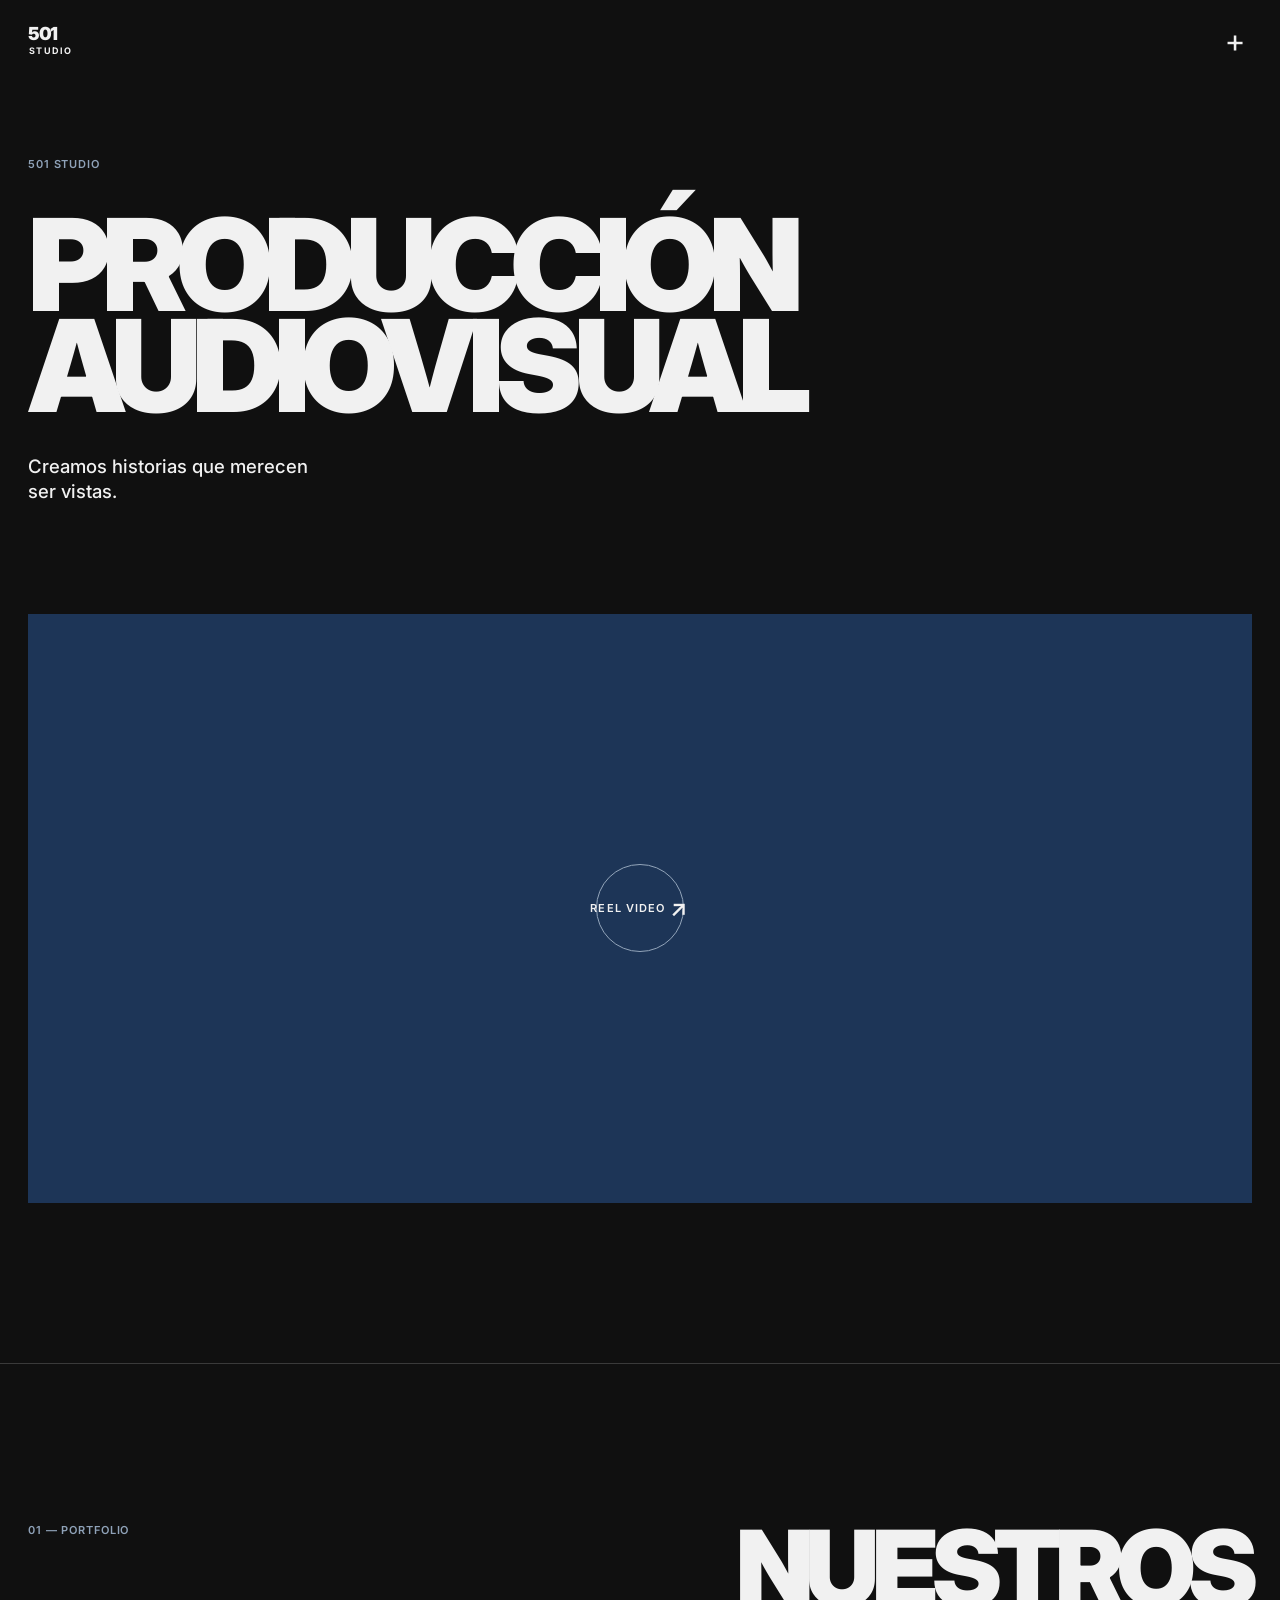
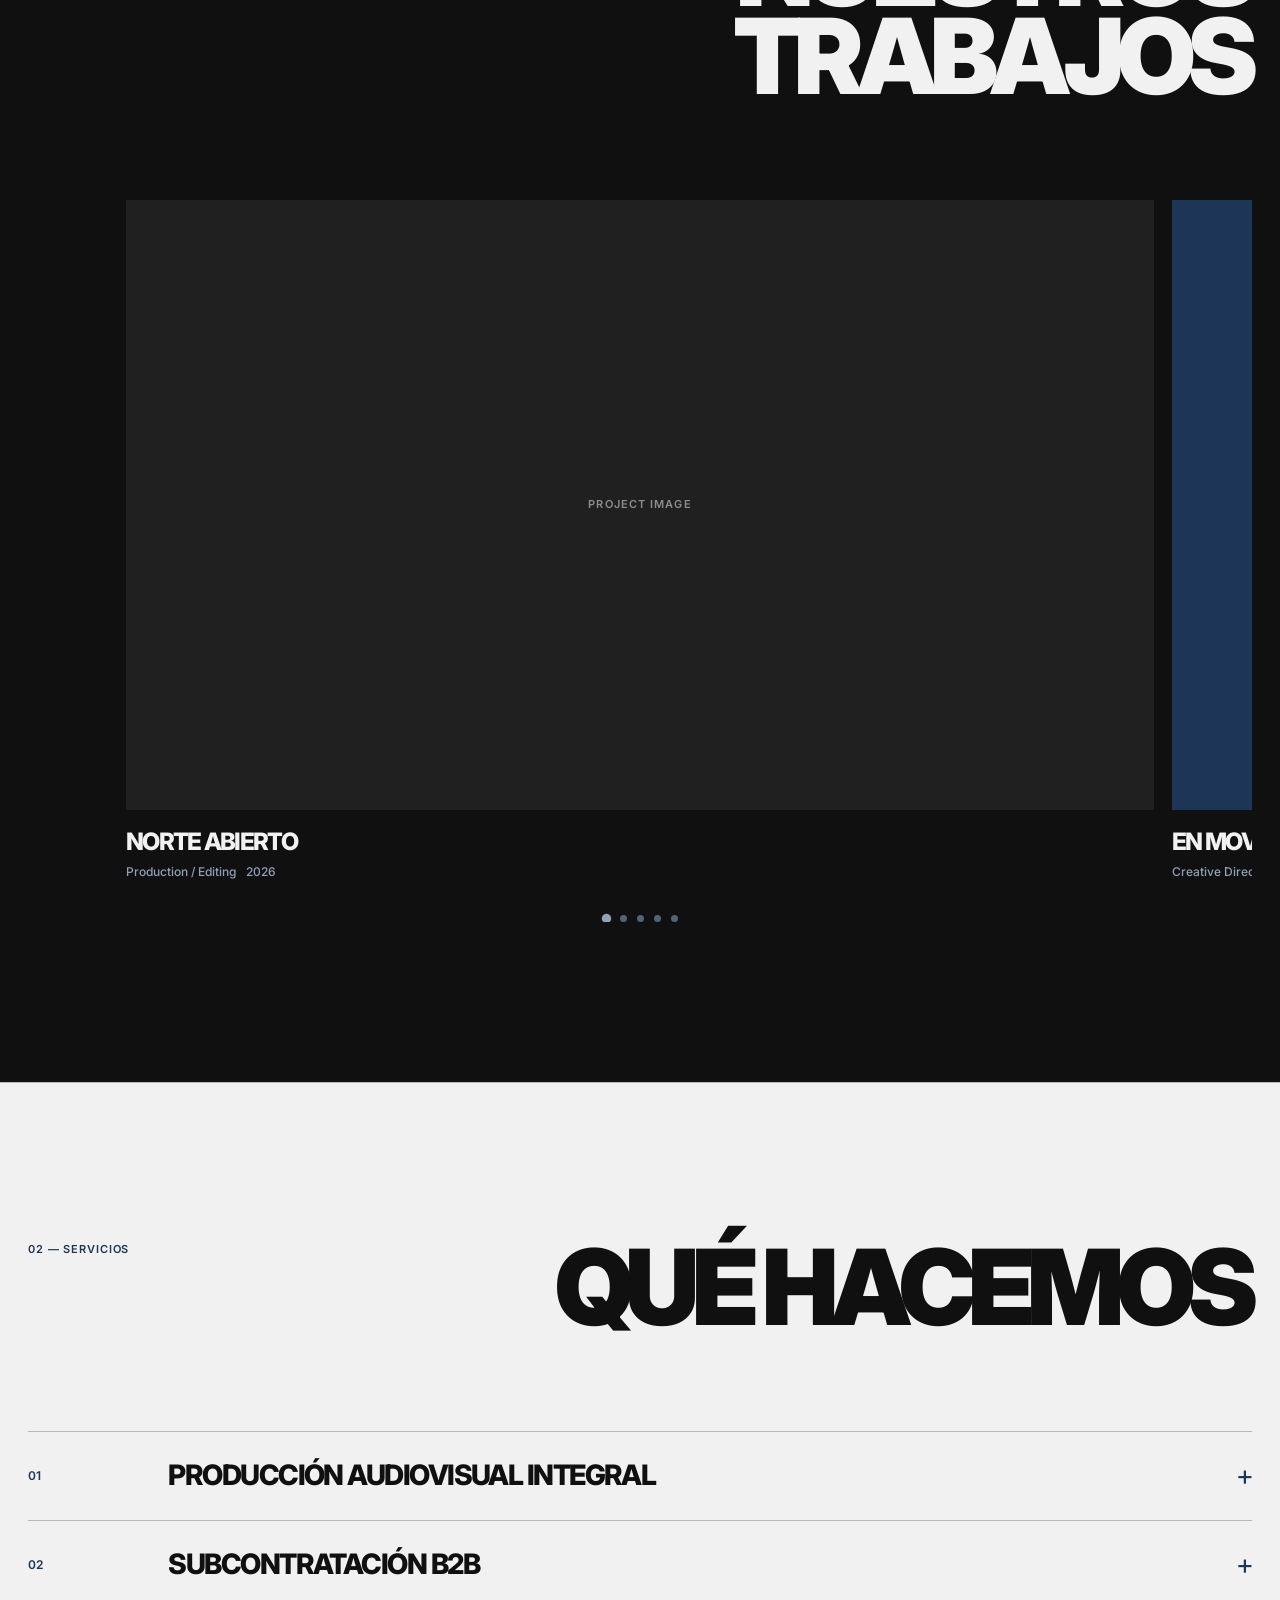
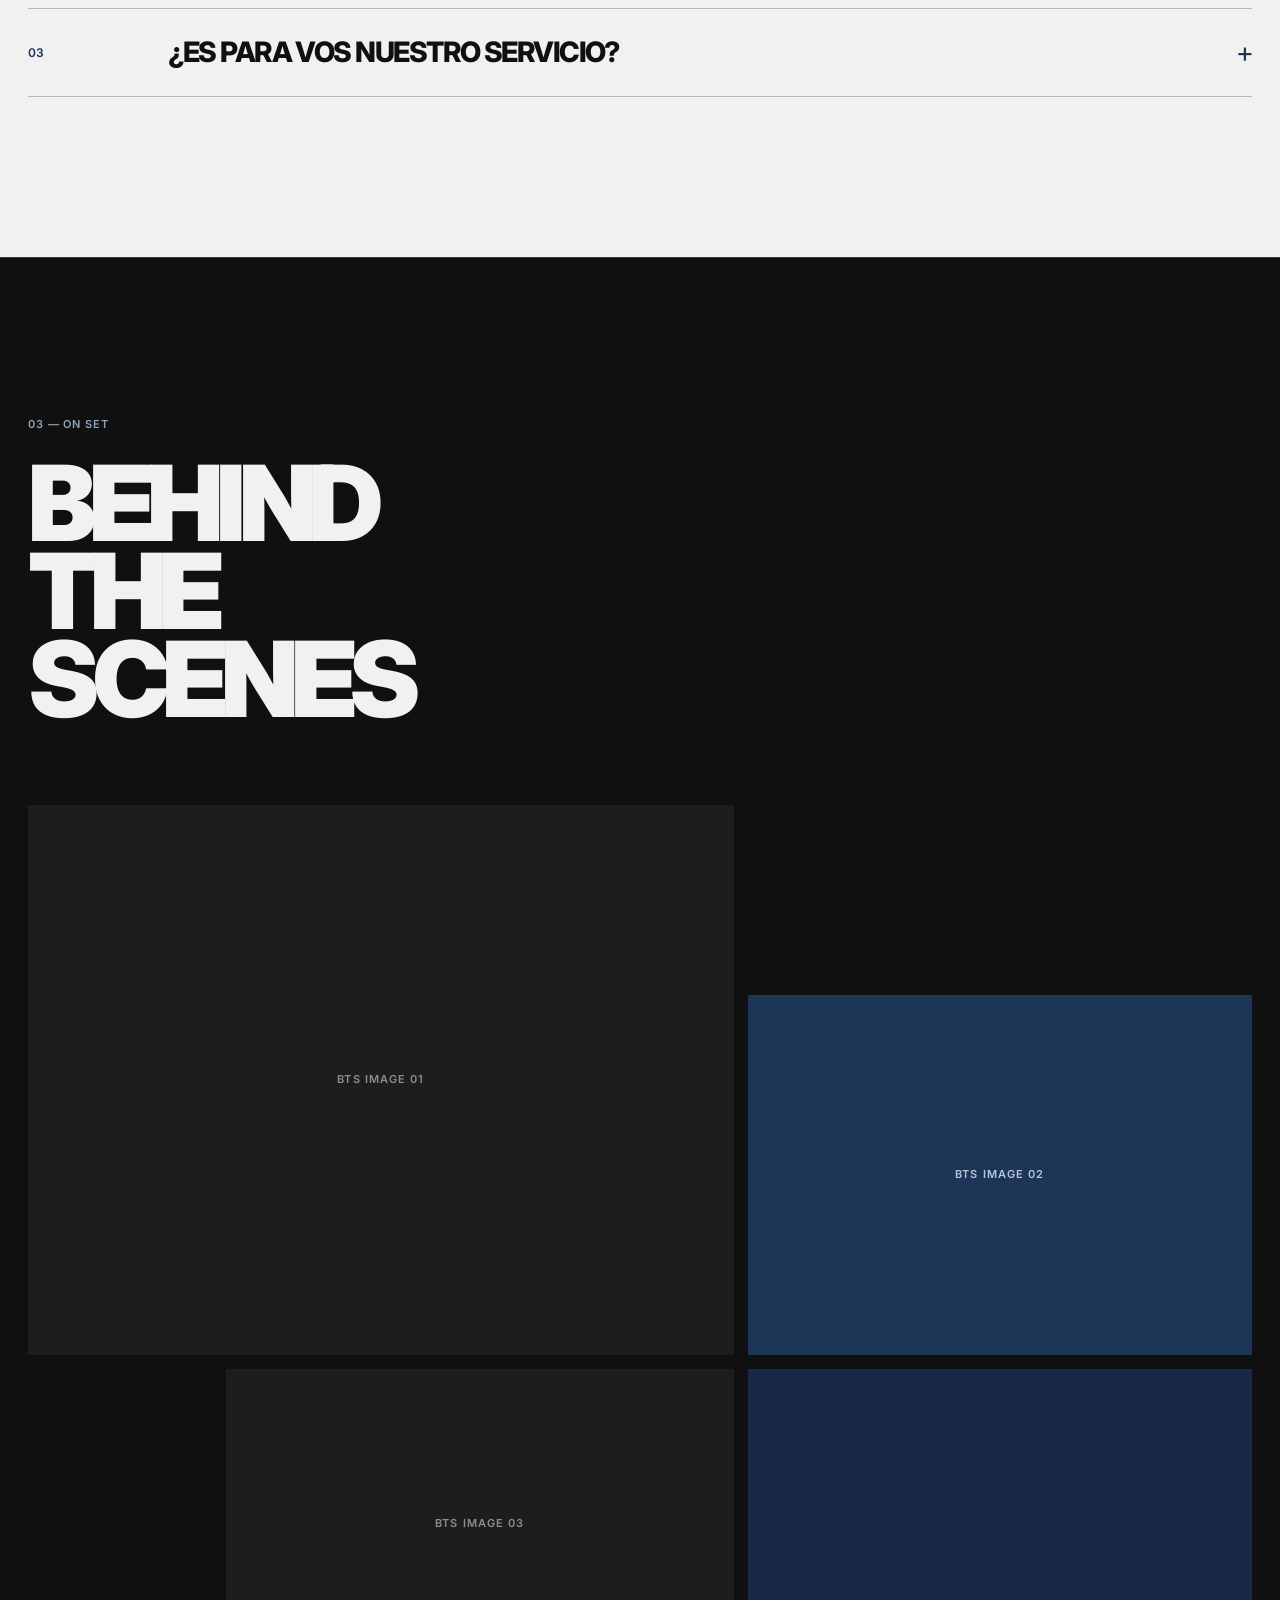
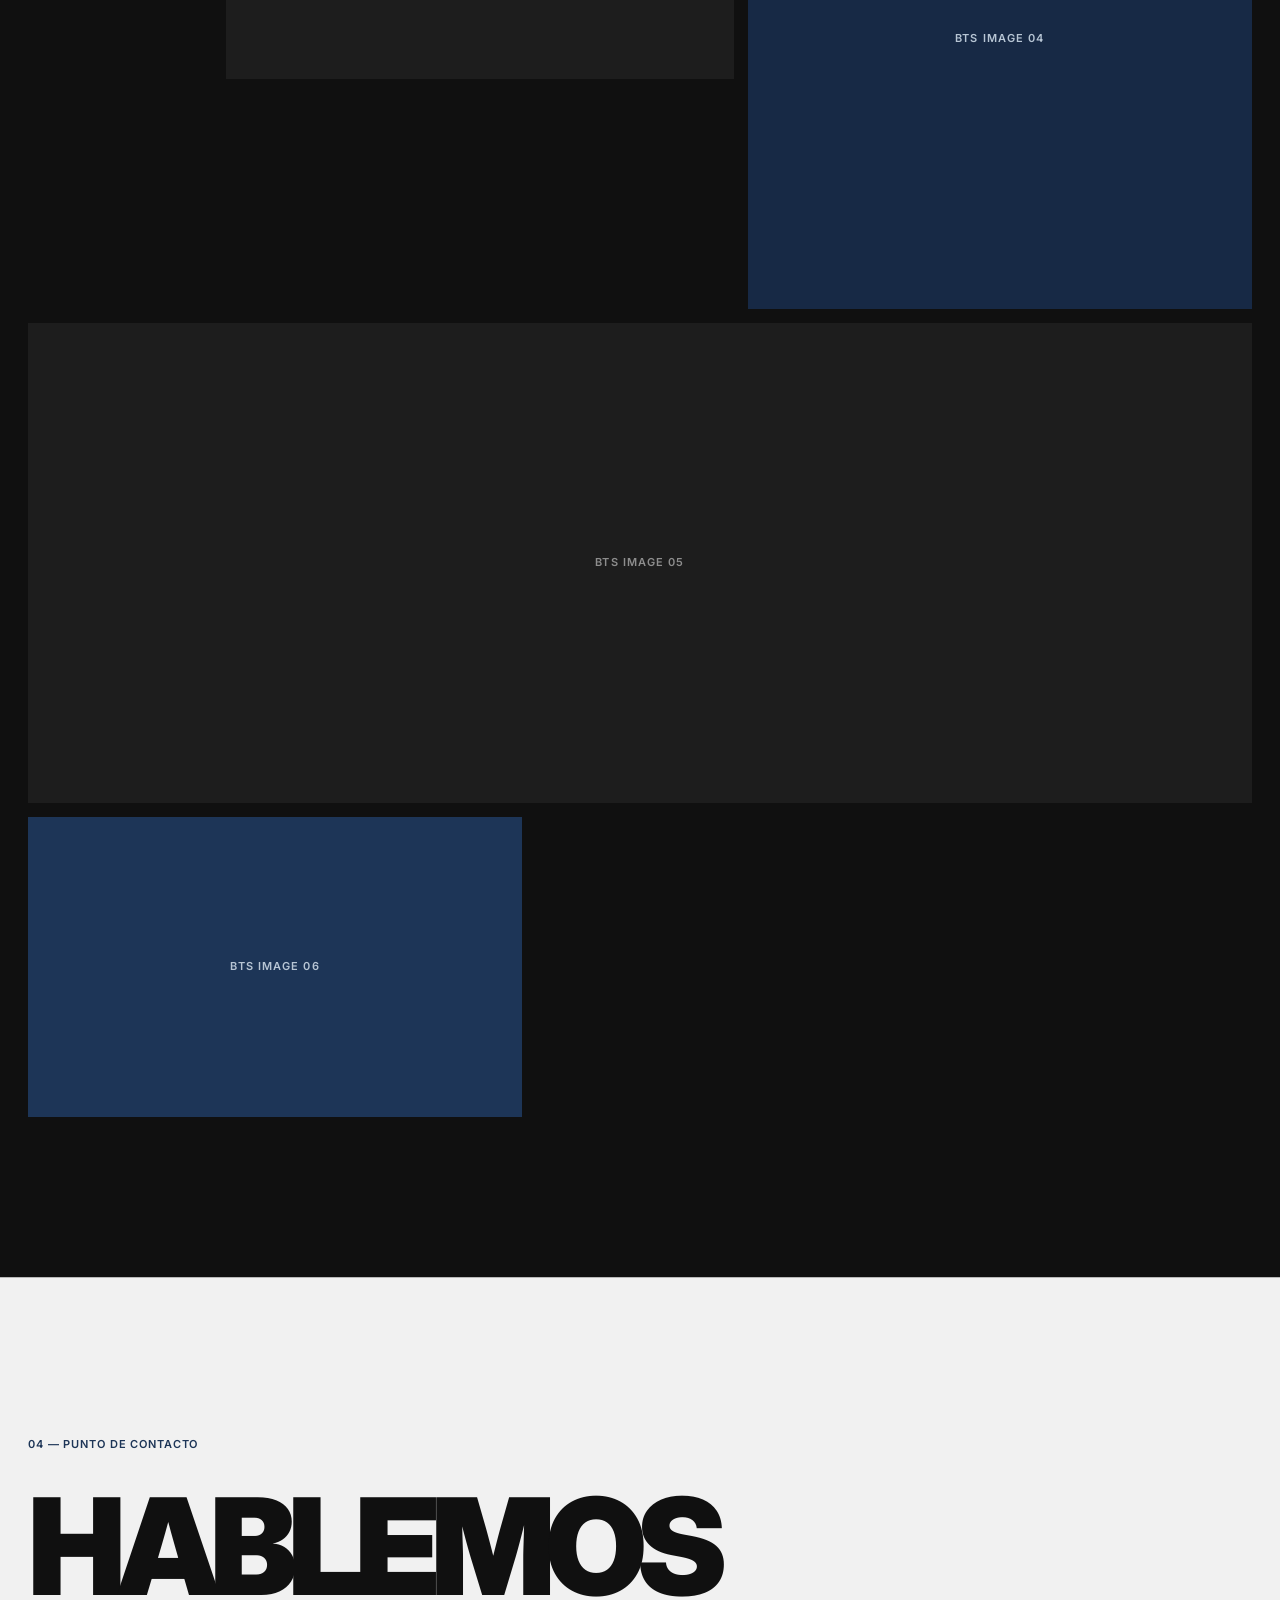
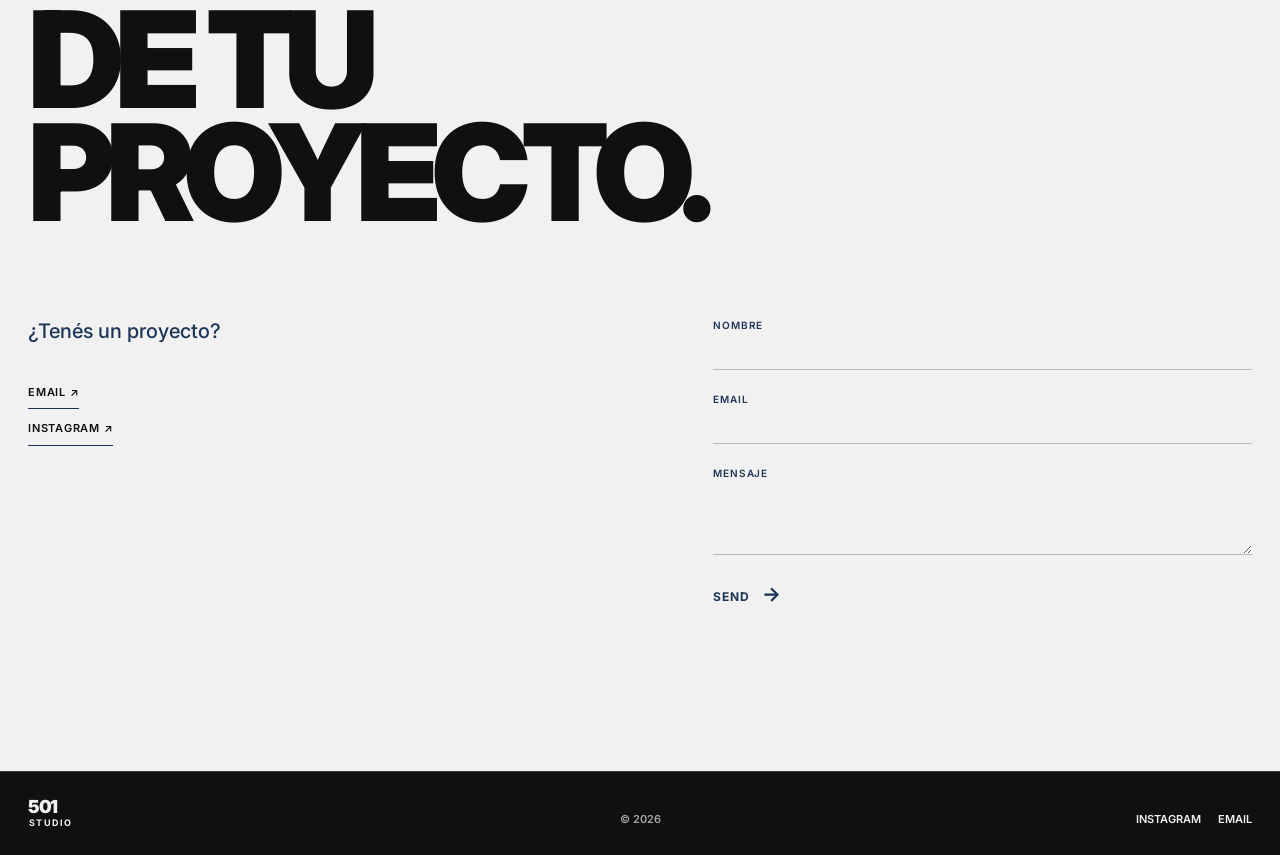
==== commit 43fb21d6: "fix de colores" ====
--- a/portfolio/index.html
+++ b/portfolio/index.html
@@ -20,7 +20,7 @@
     <div class="menu-inner">
       <div class="menu-label">NAVEGACIÓN</div>
       <div class="menu-links">
-        <a href="#work">PORTFOLIO</a><a href="#services">QUÉ HACEMOS</a><a href="#bts">BEHIND THE SCENES</a><a href="#about">ABOUT</a><a href="#contact">CONTACTO</a>
+        <a href="#work">PORTFOLIO</a><a href="#services">QUÉ HACEMOS</a><a href="#bts">BEHIND THE SCENES</a><a href="#contact">CONTACTO</a>
       </div>
       <div class="menu-social"><a href="#" target="_blank" rel="noreferrer">INSTAGRAM ↗</a><a href="mailto:hola@501studio.com">EMAIL ↗</a></div>
     </div>
@@ -63,13 +63,8 @@
       </div>
     </section>
 
-    <section class="about section-pad" id="about">
-      <div class="section-heading reveal"><p class="eyebrow">04 — ABOUT</p><h2>ABOUT US</h2></div>
-      <div class="about-copy reveal"><p>Somos una productora y editora audiovisual. Trabajamos ideas, imágenes y ritmo para darle a cada proyecto su propia forma.</p><p>Nos gusta involucrarnos desde el principio: encontrar el tono, ordenar la historia y llevarla hasta la pantalla con atención al detalle.</p></div>
-    </section>
-
     <section class="contact section-pad" id="contact">
-      <p class="eyebrow reveal">05 — PUNTO DE CONTACTO</p><h2 class="reveal">HABLEMOS<br>DE TU<br>PROYECTO.</h2>
+      <p class="eyebrow reveal">04 — PUNTO DE CONTACTO</p><h2 class="reveal">HABLEMOS<br>DE TU<br>PROYECTO.</h2>
       <div class="contact-grid reveal"><div><p class="contact-intro">¿Tenés un proyecto?</p><a class="contact-link" href="mailto:hola@501studio.com">EMAIL ↗</a><a class="contact-link" href="#" target="_blank" rel="noreferrer">INSTAGRAM ↗</a></div>
         <form action="" method="POST"><label>NOMBRE<input type="text" name="name" required></label><label>EMAIL<input type="email" name="email" required></label><label>MENSAJE<textarea name="message" rows="4" required></textarea></label><button type="submit">SEND <span>→</span></button></form>
       </div>
--- a/portfolio/css/styles.css
+++ b/portfolio/css/styles.css
@@ -28,6 +28,7 @@
 
 /* GLOBAL */
 :root {
+    --accent: #8fa2b8;
     --bg: #101010;
     --text: #f1f1f1;
     --muted: #a5a5a5;
@@ -58,10 +59,20 @@
 }
 
 .eyebrow {
-    color: var(--muted);
+    color: var(--accent);
     font-size: 11px;
     font-weight: 600;
     letter-spacing: .08em;
+}
+
+::selection {
+    background: var(--blue);
+    color: #f1f1f1;
+}
+
+::-moz-selection {
+    background: var(--blue);
+    color: #f1f1f1;
 }
 
 h1,
@@ -339,7 +350,7 @@
 }
 
 .project-info p {
-    color: var(--muted);
+    color: var(--accent);
     display: inline-block;
     font-size: 12px;
     font-weight: 500;
@@ -355,7 +366,7 @@
 }
 
 .slider-dot {
-    background: #555;
+    background: #536477;
     border: 0;
     border-radius: 50%;
     cursor: pointer;
@@ -367,18 +378,25 @@
 
 .slider-dot:hover,
 .slider-dot:focus-visible {
-    background: #8fa2b8;
+    background: var(--accent);
     outline: none;
     transform: scale(1.15);
 }
 
 .slider-dot.is-active {
-    background: #f1f1f1;
+    background: var(--accent);
+    transform: scale(1.35);
 }
 
 /* SERVICES */
 .services {
+    --accent: var(--blue);
+    --line: #b8b8b8;
+    --muted: #5c5c5c;
+    --text: #101010;
+    background: #f1f1f1;
     border-top: 1px solid var(--line);
+    color: var(--text);
 }
 
 .accordion {
@@ -408,14 +426,14 @@
 }
 
 .service-number {
-    color: #8fa2b8;
+    color: var(--blue);
     font-size: 12px;
     font-weight: 600;
     letter-spacing: 0;
 }
 
 .accordion-trigger b {
-    color: #8fa2b8;
+    color: var(--blue);
     font-size: 28px;
     font-weight: 400;
     transition: transform .3s ease;
@@ -423,7 +441,7 @@
 
 .accordion-trigger:hover,
 .accordion-item.is-open .accordion-trigger {
-    color: #a9bbcd;
+    color: var(--blue);
 }
 
 .accordion-item.is-open .accordion-trigger b {
@@ -447,7 +465,7 @@
 }
 
 .accordion-panel h3 {
-    color: #a9bbcd;
+    color: var(--blue);
     font-size: 15px;
     font-weight: 700;
     letter-spacing: -.03em;
@@ -472,7 +490,7 @@
 }
 
 .accordion-panel li:before {
-    color: #8fa2b8;
+    color: var(--blue);
     content: '— ';
 }
 
@@ -548,35 +566,15 @@
     width: 70%;
 }
 
-/* ABOUT */
-.about {
-    border-top: 1px solid var(--line);
-}
-
-.about-copy {
-    margin-left: 35%;
-    max-width: 690px;
-}
-
-.about-copy p {
-    font-size: clamp(19px, 1.75vw, 26px);
-    font-weight: 500;
-    letter-spacing: -.04em;
-    line-height: 1.15;
-    margin-bottom: 26px;
-}
-
-.about-copy .about-place {
-    color: var(--muted);
-    font-size: 11px;
-    font-weight: 600;
-    letter-spacing: .08em;
-    margin-top: 70px;
-}
-
 /* CONTACT */
 .contact {
+    --accent: var(--blue);
+    --line: #b8b8b8;
+    --muted: #5c5c5c;
+    --text: #101010;
+    background: #f1f1f1;
     border-top: 1px solid var(--line);
+    color: var(--text);
 }
 
 .contact h2 {
@@ -591,14 +589,14 @@
 }
 
 .contact-intro {
-    color: #a9bbcd;
+    color: var(--blue);
     font-size: 20px;
     font-weight: 500;
     margin-bottom: 42px;
 }
 
 .contact-link {
-    border-bottom: 1px solid #8fa2b8;
+    border-bottom: 1px solid var(--blue);
     display: block;
     font-size: 11px;
     font-weight: 600;
@@ -614,7 +612,7 @@
 }
 
 .contact label {
-    color: #8fa2b8;
+    color: var(--blue);
     font-size: 10px;
     font-weight: 600;
     letter-spacing: .08em;
@@ -637,14 +635,14 @@
 
 .contact input:focus,
 .contact textarea:focus {
-    border-color: #8fa2b8;
+    border-color: var(--blue);
 }
 
 .contact form button {
     align-self: flex-start;
     background: transparent;
     border: 0;
-    color: #a9bbcd;
+    color: var(--blue);
     cursor: pointer;
     font-size: 12px;
     font-weight: 700;
@@ -789,14 +787,6 @@
         width: 100%;
     }
 
-    .about-copy {
-        margin-left: 0;
-    }
-
-    .about-copy p {
-        font-size: 19px;
-    }
-
     .contact h2 {
         margin-bottom: 65px;
     }
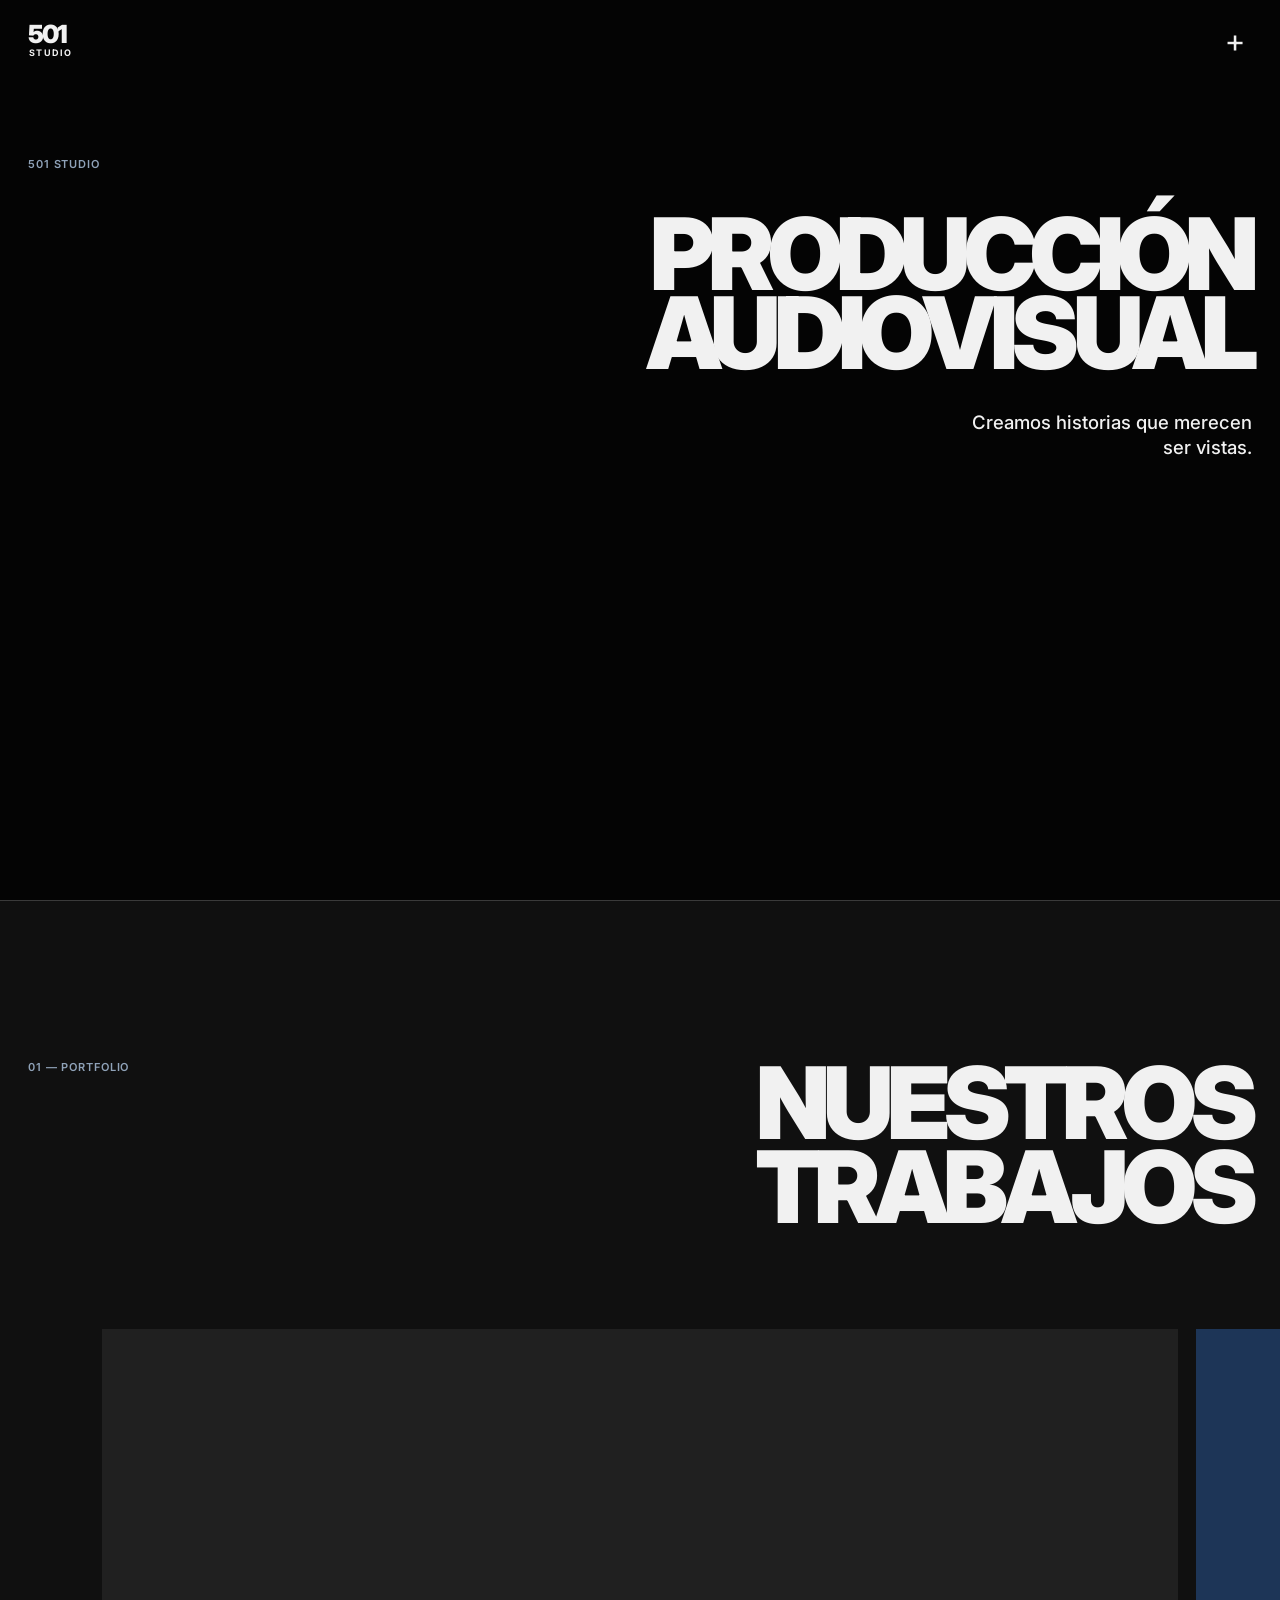
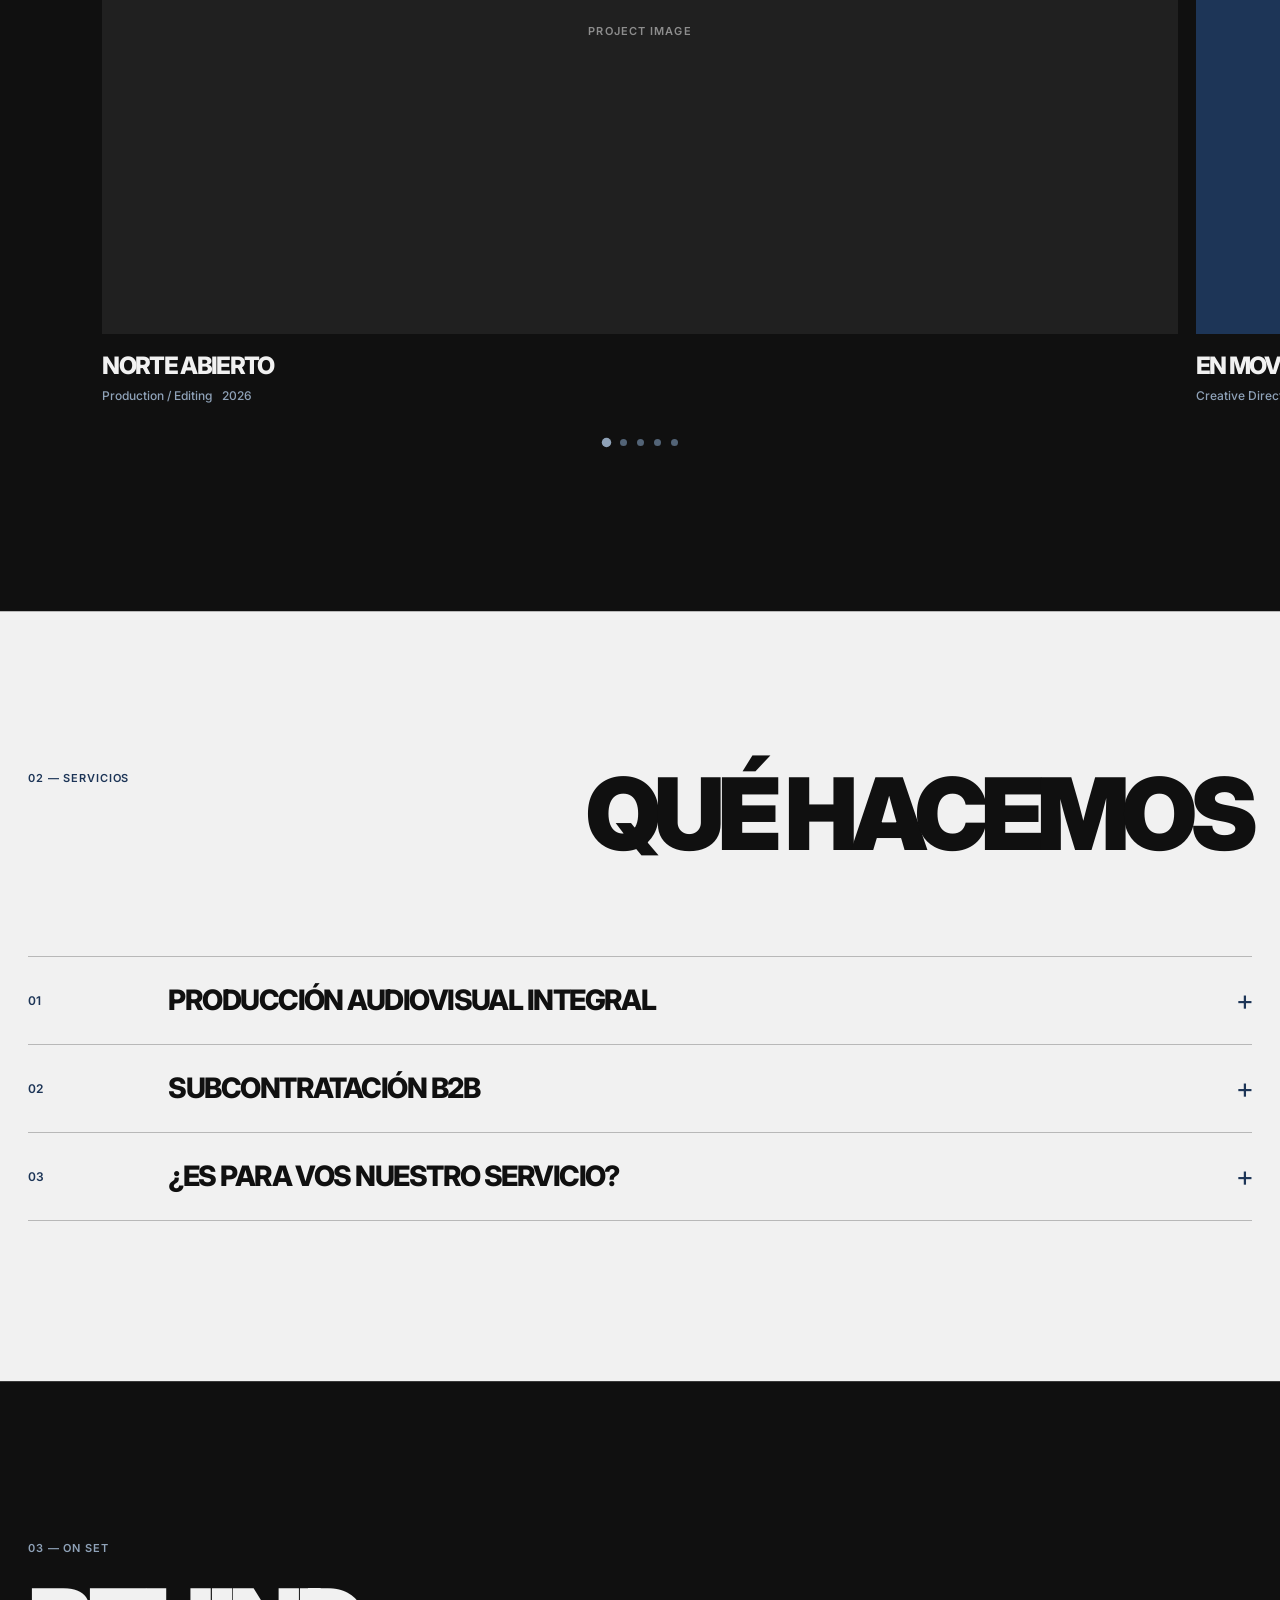
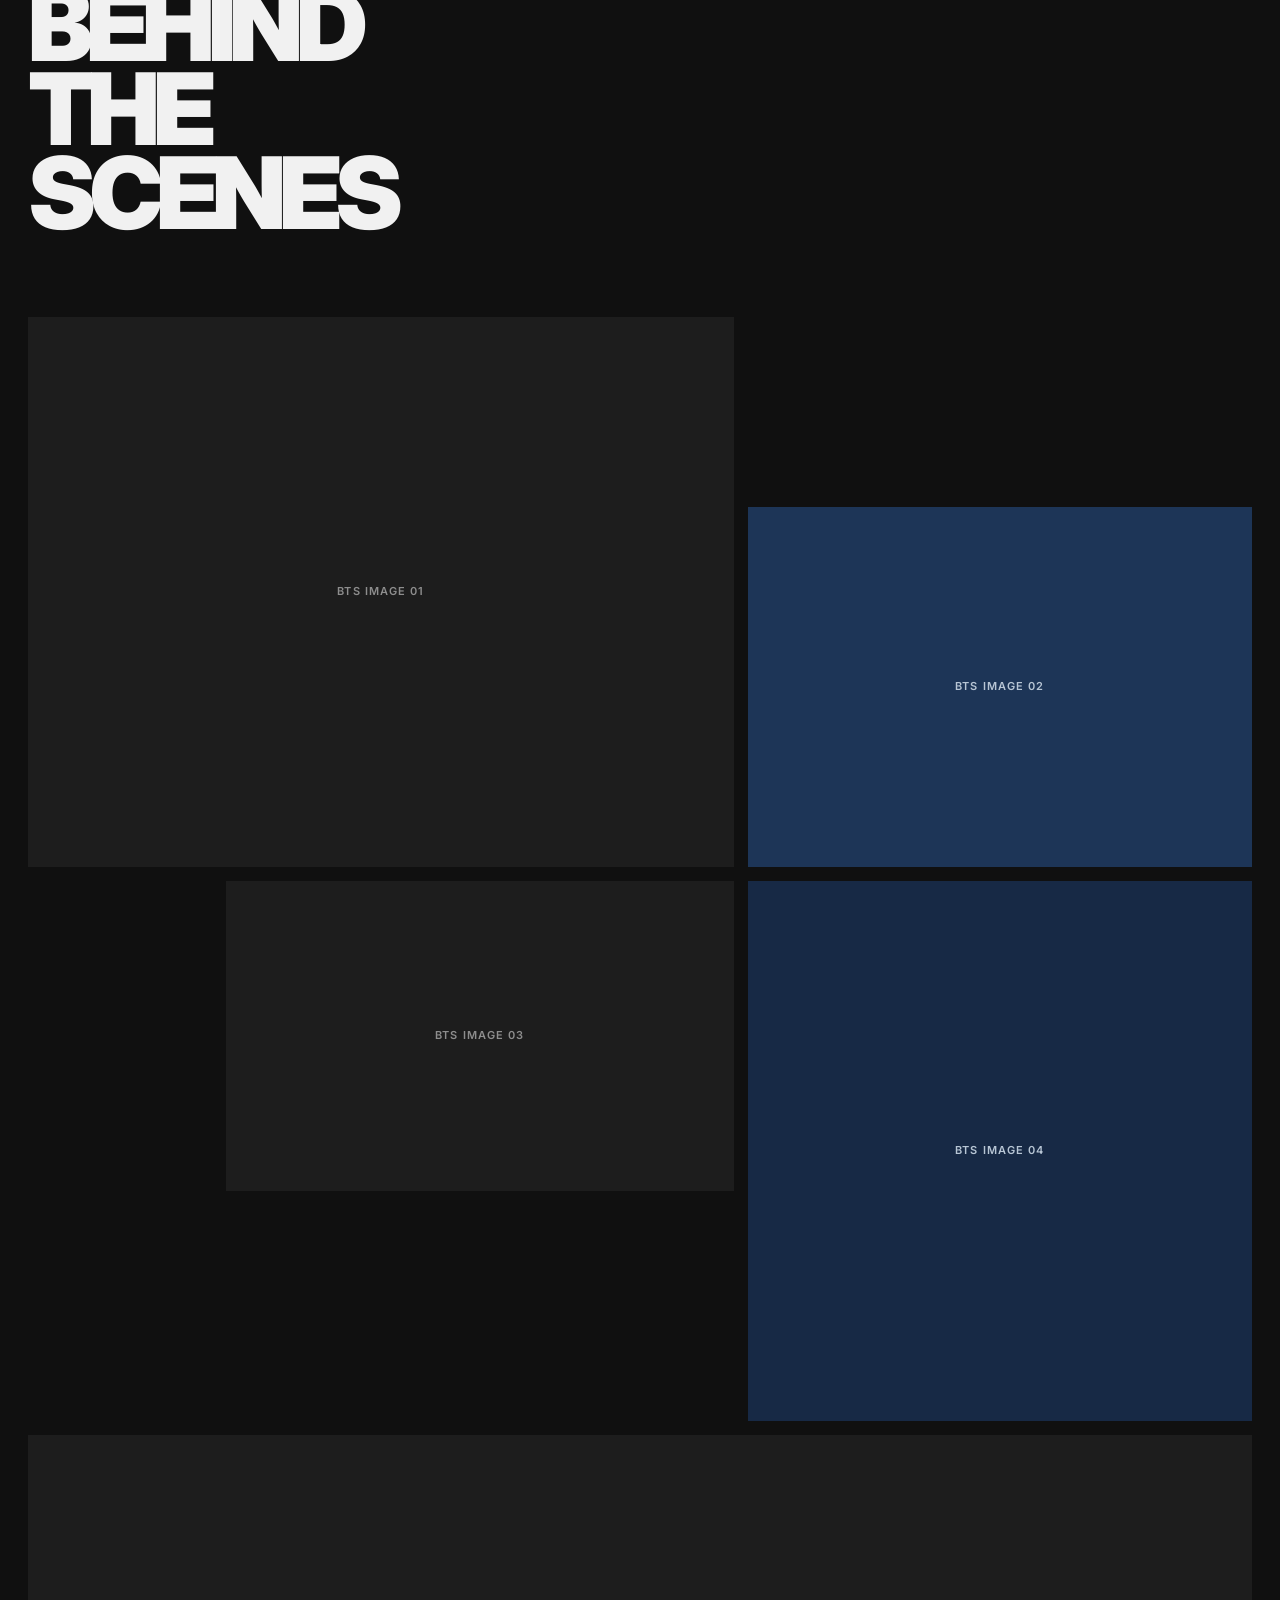
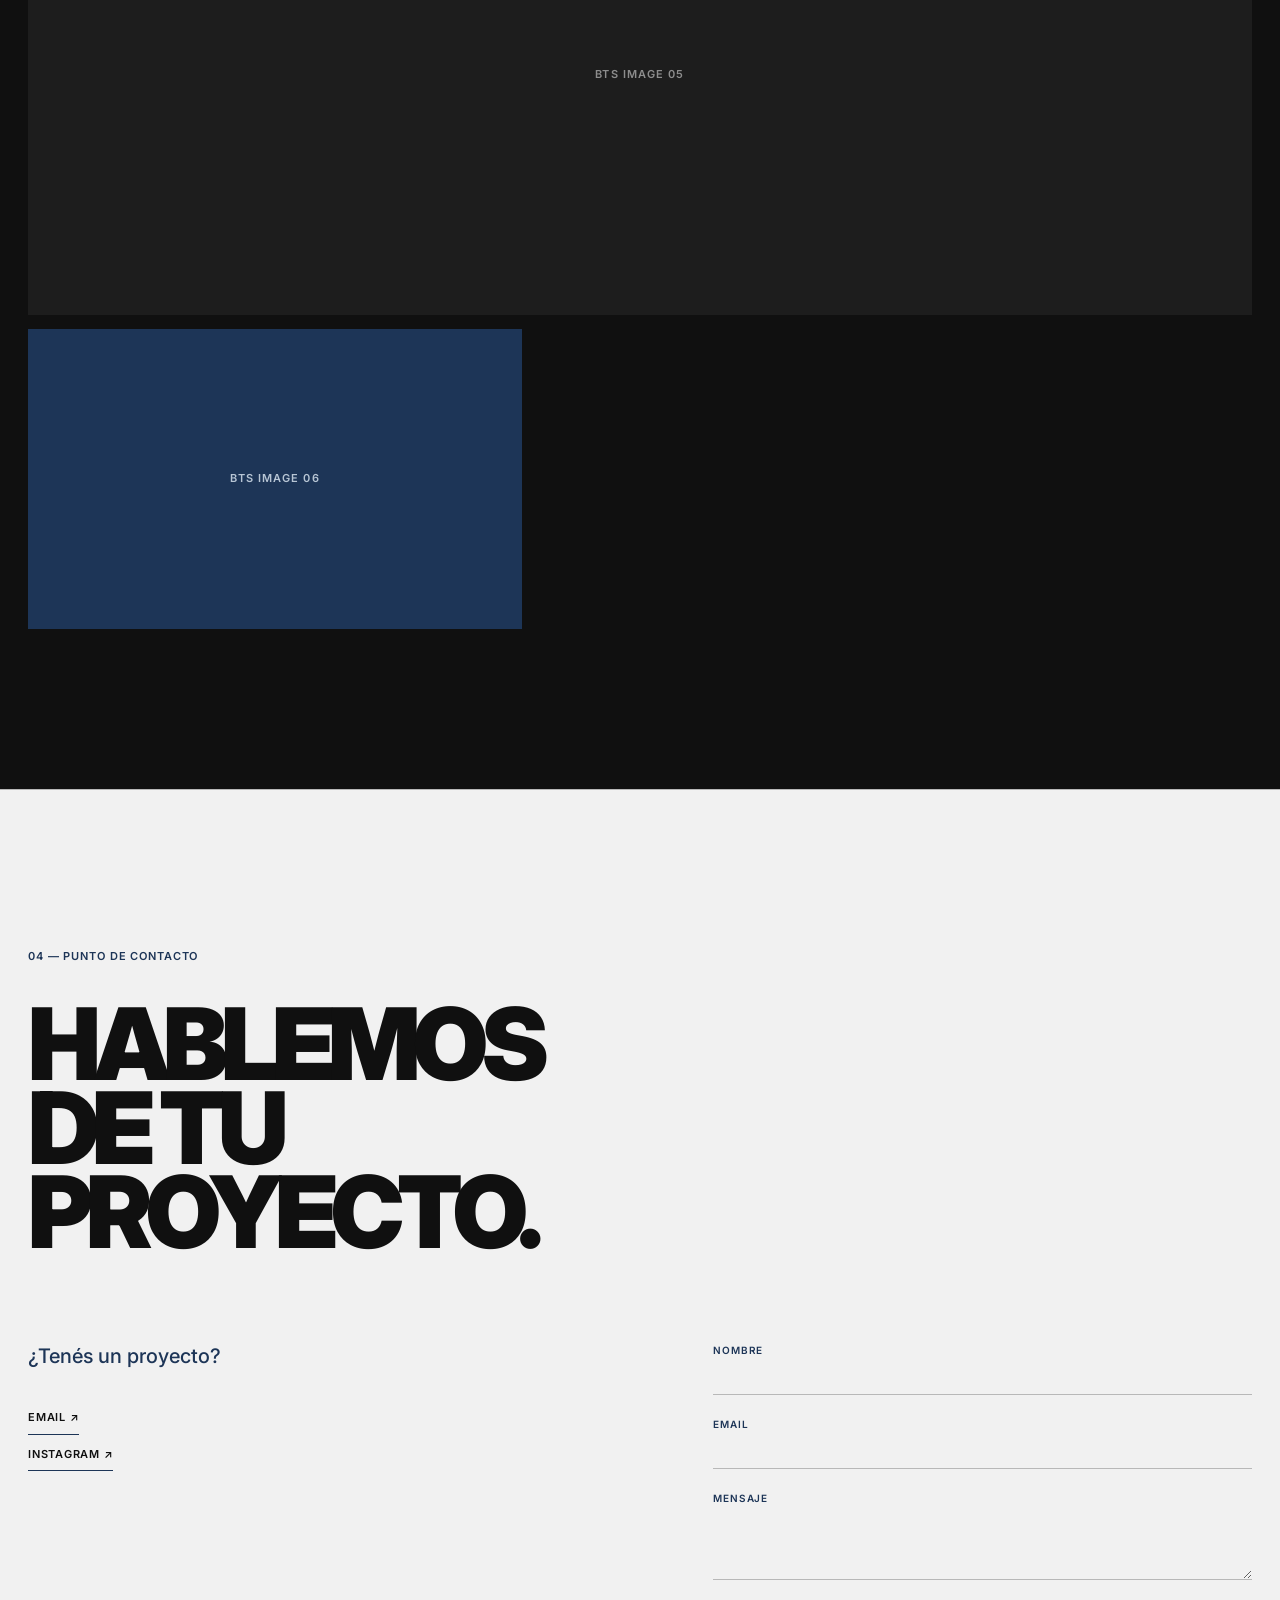
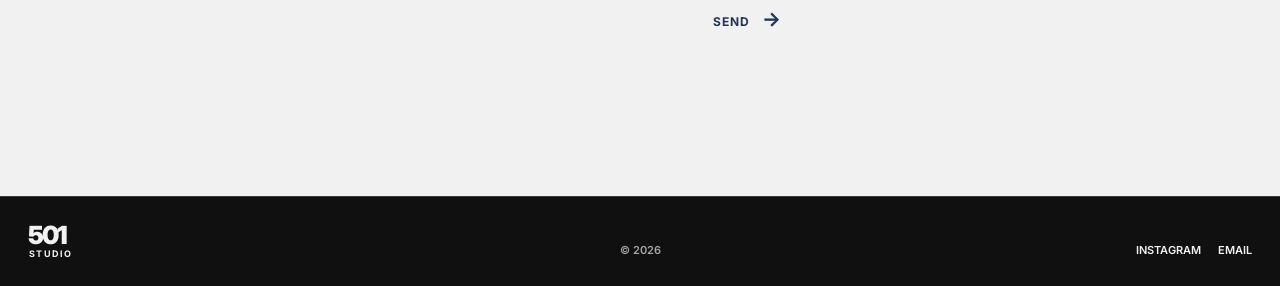
==== commit 5ef826b0: "video como background" ====
--- a/portfolio/index.html
+++ b/portfolio/index.html
@@ -28,11 +28,16 @@
 
   <main id="top">
     <section class="hero section-pad">
+      <video class="hero__video" autoplay muted loop playsinline preload="none" aria-hidden="true">
+        <source src="assets/videos/Spot_HidráulicaMattig_vf.mp4" type="video/mp4">
+      </video>
+      <!-- <p class="eyebrow reveal">PRODUCCIÓN AUDIOVISUAL</p>
+      <h1 class="reveal"><span>501</span><br>STUDIO</h1> -->
       <p class="eyebrow reveal">501 STUDIO</p>
       <h1 class="reveal">PRODUCCIÓN<br>AUDIOVISUAL</h1>
       <p class="hero-copy reveal">Creamos historias que merecen<br>ser vistas.</p>
       <!-- Reemplazar este bloque por un iframe de Vimeo o YouTube cuando esté disponible. -->
-      <div class="reel-placeholder reveal" aria-label="Espacio reservado para reel de video"><span>REEL VIDEO</span><span class="play-mark">↗</span></div>
+      <!-- <div class="reel-placeholder reveal" aria-label="Espacio reservado para reel de video"><span>REEL VIDEO</span><span class="play-mark">↗</span></div> -->
     </section>
 
     <section class="work section-pad" id="work">
--- a/portfolio/css/styles.css
+++ b/portfolio/css/styles.css
@@ -55,7 +55,7 @@
 }
 
 .section-pad {
-    padding: 160px max(28px, calc((100vw - 1360px) / 2));
+    padding: 160px 28px;
 }
 
 .eyebrow {
@@ -82,7 +82,7 @@
 }
 
 h2 {
-    font-size: clamp(46px, 8.2vw, 124px);
+    font-size: clamp(42px, 8.2vw, 100px);
     font-weight: 900;
     line-height: .84;
 }
@@ -116,7 +116,7 @@
     display: flex;
     justify-content: space-between;
     left: 0;
-    padding: 23px max(28px, calc((100vw - 1360px) / 2));
+    padding: 23px 28px;
     position: absolute;
     top: 0;
     width: 100%;
@@ -124,7 +124,7 @@
 }
 
 .logo {
-    font-size: 18px;
+    font-size: 25px;
     font-weight: 900;
     letter-spacing: -.08em;
     line-height: .8;
@@ -168,7 +168,7 @@
     display: grid;
     inset: 0;
     opacity: 0;
-    padding: 100px max(28px, calc((100vw - 1360px) / 2)) 35px;
+    padding: 100px 28px 35px;
     pointer-events: none;
     position: fixed;
     transition: opacity .4s ease;
@@ -205,8 +205,9 @@
 .menu-links a {
     font-size: clamp(40px, 6vw, 84px);
     font-weight: 900;
-    letter-spacing: -.08em;
+    letter-spacing: -.05em;
     line-height: .94;
+    margin-bottom: 1em;
     width: fit-content;
 }
 
@@ -227,21 +228,48 @@
 
 /* HERO */
 .hero {
+    position: relative;
     min-height: 100vh;
     padding-top: 158px;
+    overflow: hidden;
+    isolation: isolate;
+}
+
+.hero::before {
+    content: "";
+    position: absolute;
+    inset: 0;
+    background: rgb(0 0 0 / 75%);
+    z-index: -1;
+    pointer-events: none;
+}
+
+.hero__video {
+    position: absolute;
+    inset: 0;
+    width: 100%;
+    height: 100%;
+    object-fit: cover;
+    z-index: -2;
+    pointer-events: none;
 }
 
 .hero h1 {
-    font-size: clamp(52px, 10vw, 150px);
+    font-size: clamp(21px, 10vw, 100px);
     font-weight: 900;
     line-height: .79;
     margin: 42px 0 38px;
+    text-align: right;
+}
+.hero h1 span {
+    font-size: clamp(42px, 20vw, 200px);
 }
 
 .hero-copy {
     font-size: clamp(16px, 1.45vw, 21px);
     font-weight: 500;
     line-height: 1.35;
+    text-align: right;
 }
 
 .reel-placeholder {
@@ -282,6 +310,8 @@
 
 .work-slider {
     overflow: hidden;
+    width: 100vw;
+    margin-left: -28px;
 }
 
 .slider-viewport {
@@ -306,7 +336,7 @@
     align-items: center;
     background: #202020;
     display: flex;
-    height: clamp(260px, 48vw, 610px);
+    aspect-ratio: 16 / 9;
     justify-content: center;
     overflow: hidden;
 }
@@ -363,6 +393,7 @@
     gap: 10px;
     justify-content: center;
     margin-top: 35px;
+    margin-bottom: 5px;
 }
 
 .slider-dot {
@@ -578,7 +609,6 @@
 }
 
 .contact h2 {
-    font-size: clamp(56px, 10.5vw, 158px);
     margin: 38px 0 90px;
 }
 
@@ -663,7 +693,7 @@
     font-size: 11px;
     font-weight: 600;
     grid-template-columns: 1fr 1fr 1fr;
-    padding: 28px max(28px, calc((100vw - 1360px) / 2));
+    padding: 28px;
 }
 
 .site-footer>span {
@@ -692,10 +722,6 @@
         grid-template-rows: auto 1fr auto;
     }
 
-    .menu-links {
-        margin-top: 35px;
-    }
-
     .menu-label {
         grid-row: 1;
     }
@@ -735,13 +761,19 @@
         max-width: none;
     }
 
+    .work-slider {
+        overflow: hidden;
+        width: 100vw;
+        margin-left: -20px;
+    }
+
     .projects {
         gap: 12px;
         padding: 0 8%;
     }
 
     .project-visual {
-        height: 84vw;
+        aspect-ratio: 9 / 16;
     }
 
     .project-info {
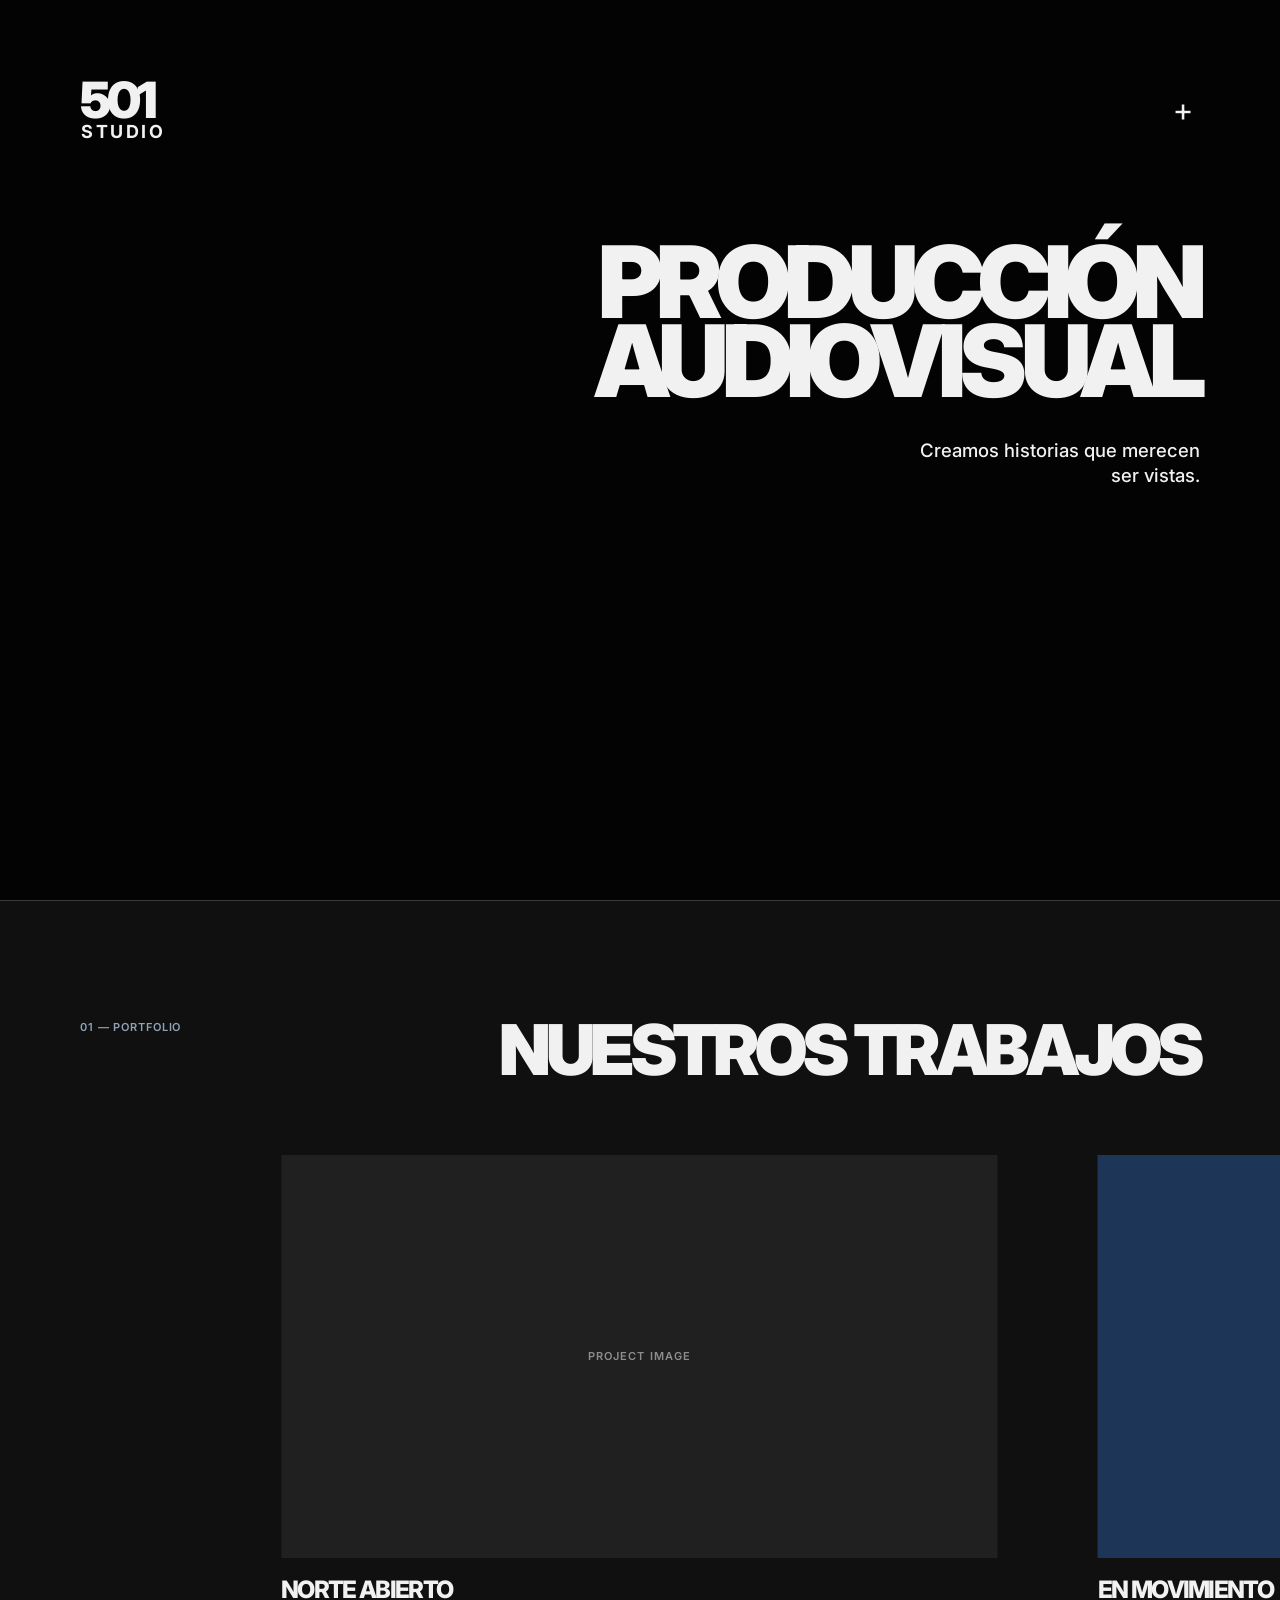
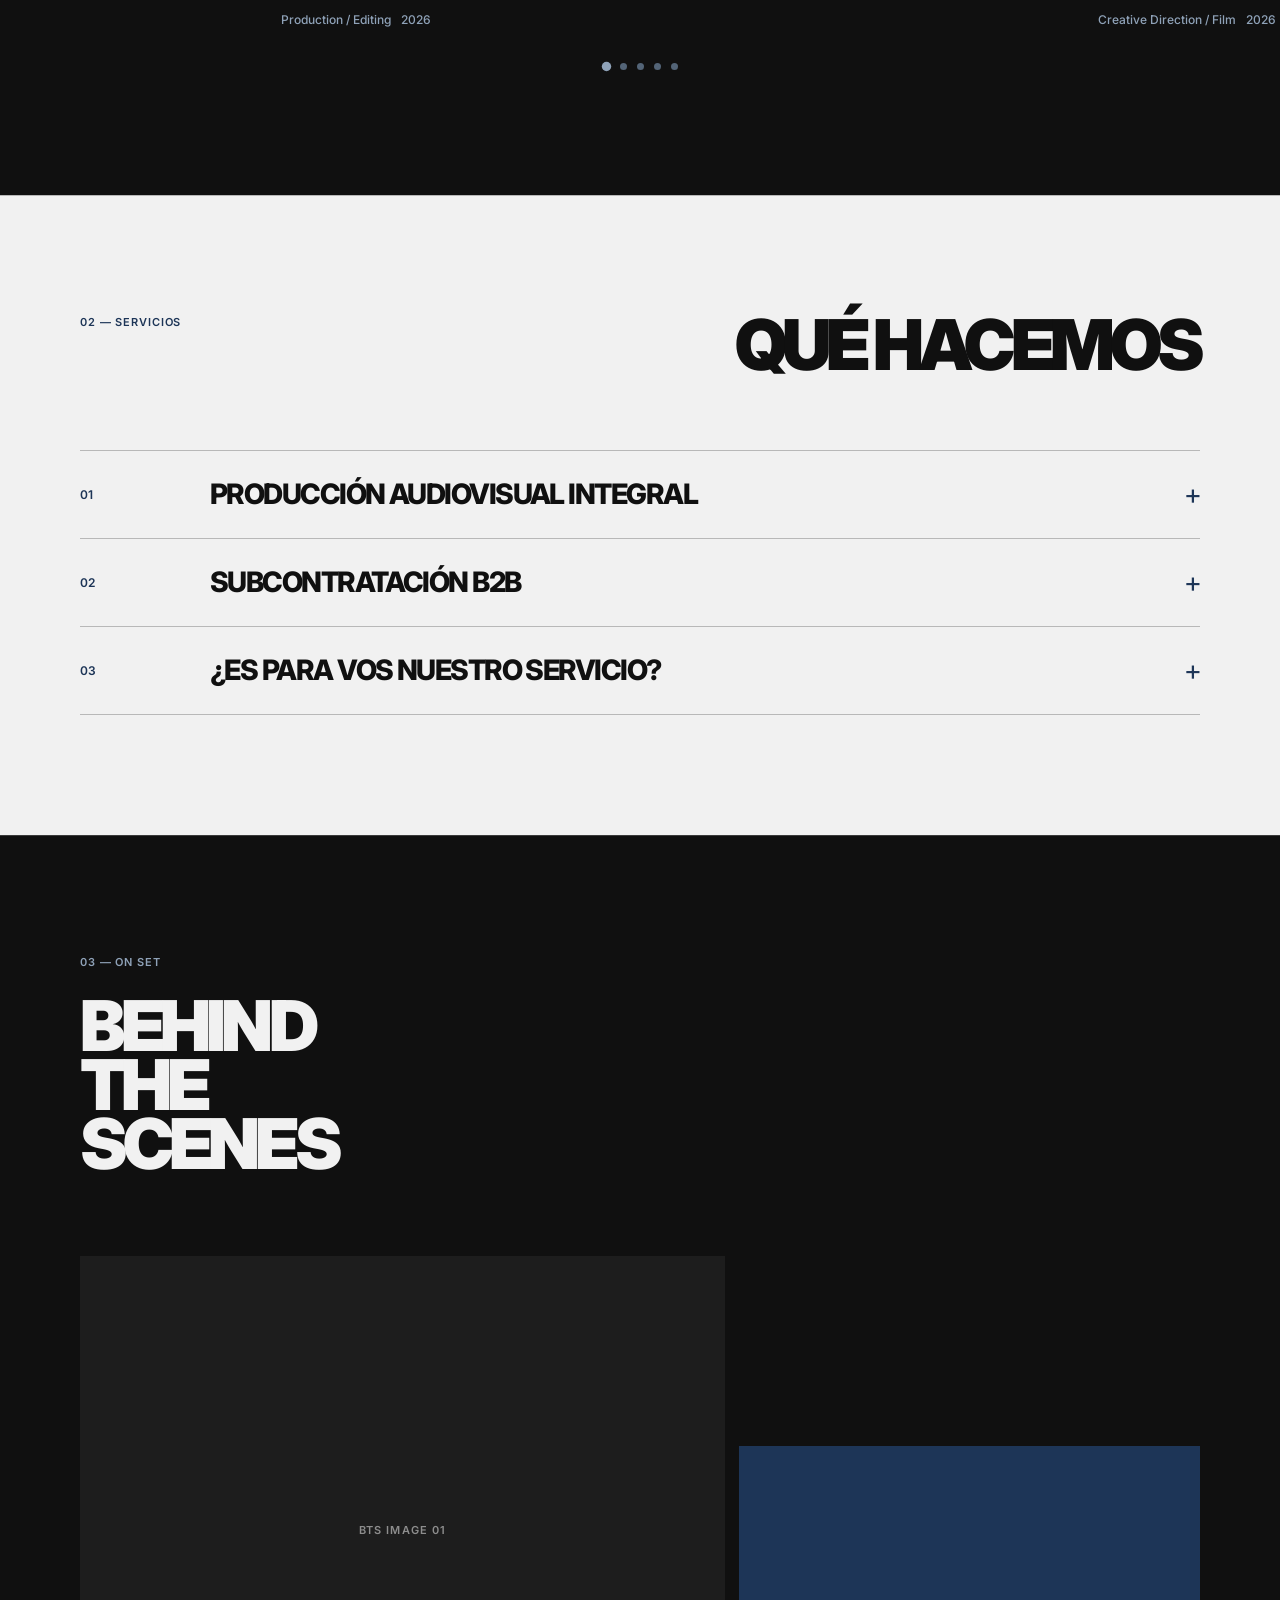
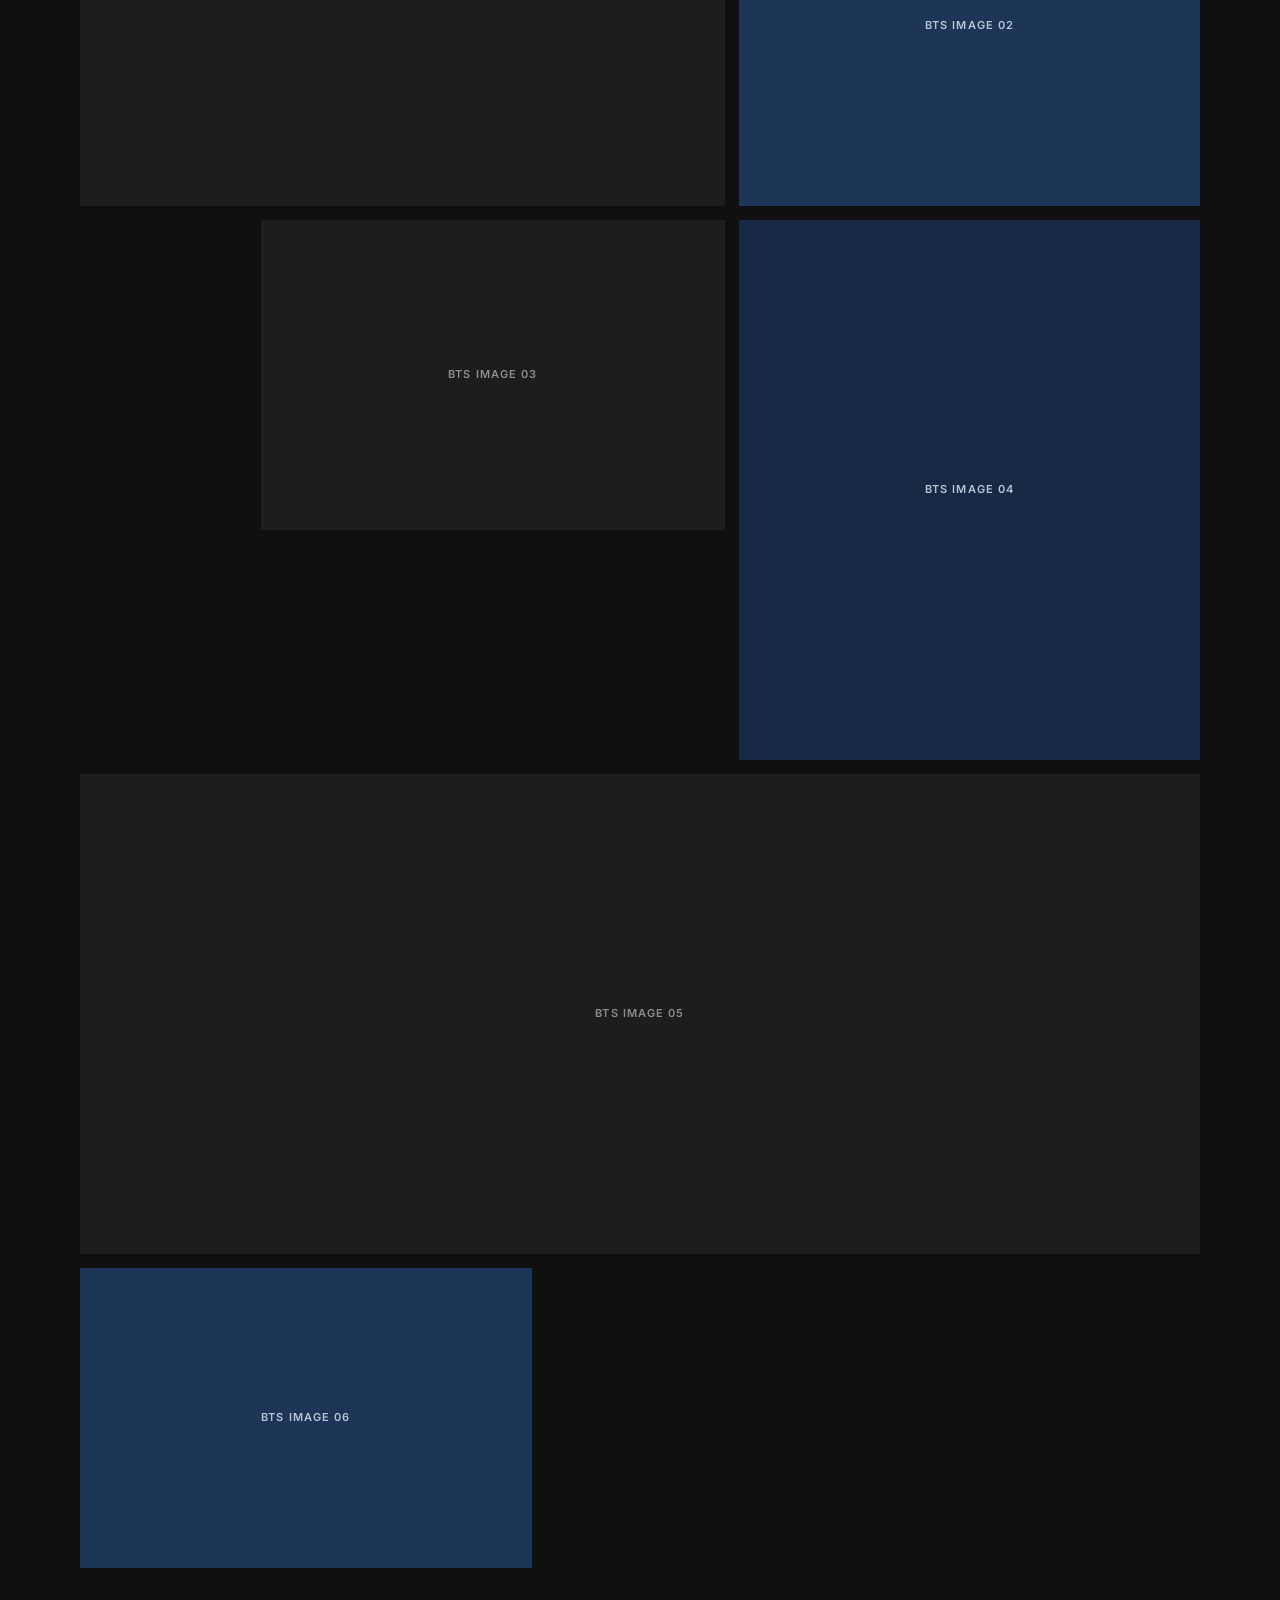
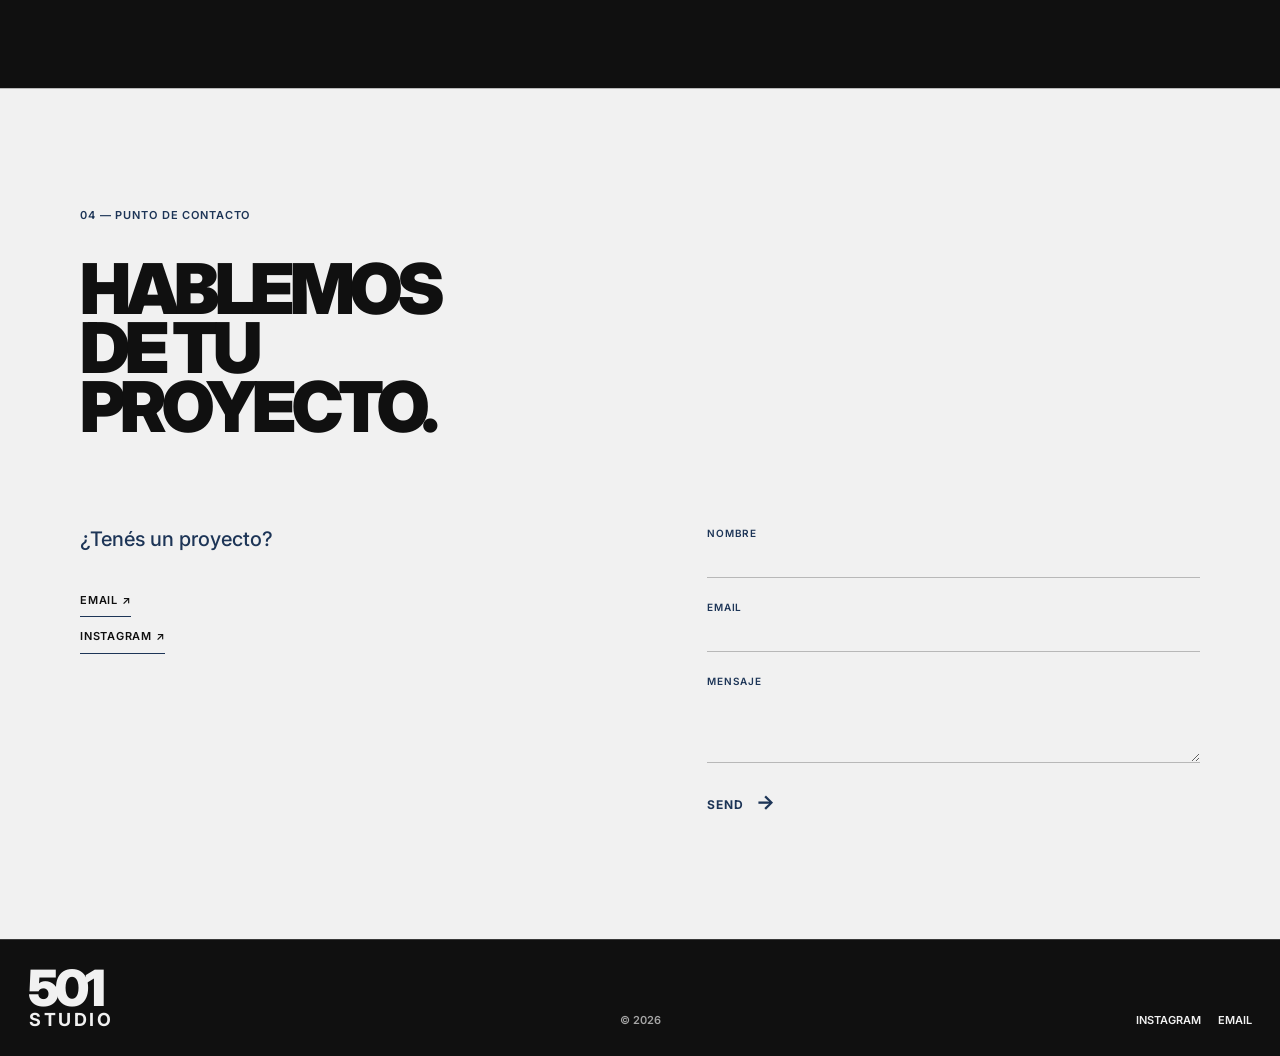
==== commit 3c282907: "video como background" ====
--- a/portfolio/index.html
+++ b/portfolio/index.html
@@ -29,11 +29,11 @@
   <main id="top">
     <section class="hero section-pad">
       <video class="hero__video" autoplay muted loop playsinline preload="none" aria-hidden="true">
-        <source src="assets/videos/Spot_HidráulicaMattig_vf.mp4" type="video/mp4">
+        <source src="assets/videos/GDS_Spot_v02.mp4" type="video/mp4">
       </video>
       <!-- <p class="eyebrow reveal">PRODUCCIÓN AUDIOVISUAL</p>
       <h1 class="reveal"><span>501</span><br>STUDIO</h1> -->
-      <p class="eyebrow reveal">501 STUDIO</p>
+      <!-- <p class="eyebrow reveal">501 STUDIO</p> -->
       <h1 class="reveal">PRODUCCIÓN<br>AUDIOVISUAL</h1>
       <p class="hero-copy reveal">Creamos historias que merecen<br>ser vistas.</p>
       <!-- Reemplazar este bloque por un iframe de Vimeo o YouTube cuando esté disponible. -->
@@ -41,7 +41,7 @@
     </section>
 
     <section class="work section-pad" id="work">
-      <div class="section-heading reveal"><p class="eyebrow">01 — PORTFOLIO</p><h2>NUESTROS<br>TRABAJOS</h2></div>
+      <div class="section-heading reveal"><p class="eyebrow">01 — PORTFOLIO</p><h2>NUESTROS TRABAJOS</h2></div>
       <!-- Mantener aquí los 4 o 5 mejores trabajos. Se editan en js/main.js. -->
       <div class="work-slider reveal" aria-roledescription="carrusel" aria-label="Portfolio de trabajos">
         <div class="slider-viewport">
--- a/portfolio/css/styles.css
+++ b/portfolio/css/styles.css
@@ -55,7 +55,7 @@
 }
 
 .section-pad {
-    padding: 160px 28px;
+    padding: 120px 80px;
 }
 
 .eyebrow {
@@ -82,7 +82,7 @@
 }
 
 h2 {
-    font-size: clamp(42px, 8.2vw, 100px);
+    font-size: clamp(42px, 8.2vw, 70px);
     font-weight: 900;
     line-height: .84;
 }
@@ -92,7 +92,7 @@
     align-items: flex-start;
     justify-content: space-between;
     gap: 30px;
-    margin-bottom: 100px;
+    margin-bottom: 75px;
 }
 
 .section-heading h2 {
@@ -116,7 +116,7 @@
     display: flex;
     justify-content: space-between;
     left: 0;
-    padding: 23px 28px;
+    padding: 80px;
     position: absolute;
     top: 0;
     width: 100%;
@@ -124,7 +124,7 @@
 }
 
 .logo {
-    font-size: 25px;
+    font-size: 50px;
     font-weight: 900;
     letter-spacing: -.08em;
     line-height: .8;
@@ -132,7 +132,7 @@
 
 .logo span {
     display: block;
-    font-size: 9px;
+    font-size: 18px;
     font-weight: 700;
     letter-spacing: .14em;
     margin-left: 1px;
@@ -168,7 +168,7 @@
     display: grid;
     inset: 0;
     opacity: 0;
-    padding: 100px 28px 35px;
+    padding: 200px 80px 35px;
     pointer-events: none;
     position: fixed;
     transition: opacity .4s ease;
@@ -230,7 +230,7 @@
 .hero {
     position: relative;
     min-height: 100vh;
-    padding-top: 158px;
+    padding-top: 200px;
     overflow: hidden;
     isolation: isolate;
 }
@@ -239,7 +239,7 @@
     content: "";
     position: absolute;
     inset: 0;
-    background: rgb(0 0 0 / 75%);
+    background: rgb(0 0 0 / 80%);
     z-index: -1;
     pointer-events: none;
 }
@@ -311,7 +311,7 @@
 .work-slider {
     overflow: hidden;
     width: 100vw;
-    margin-left: -28px;
+    margin-left: -80px;
 }
 
 .slider-viewport {
@@ -320,8 +320,8 @@
 
 .projects {
     display: flex;
-    gap: 18px;
-    padding: 0 8%;
+    gap: 100px;
+    padding: 0 22%;
     transition: transform .55s ease;
 }
 
